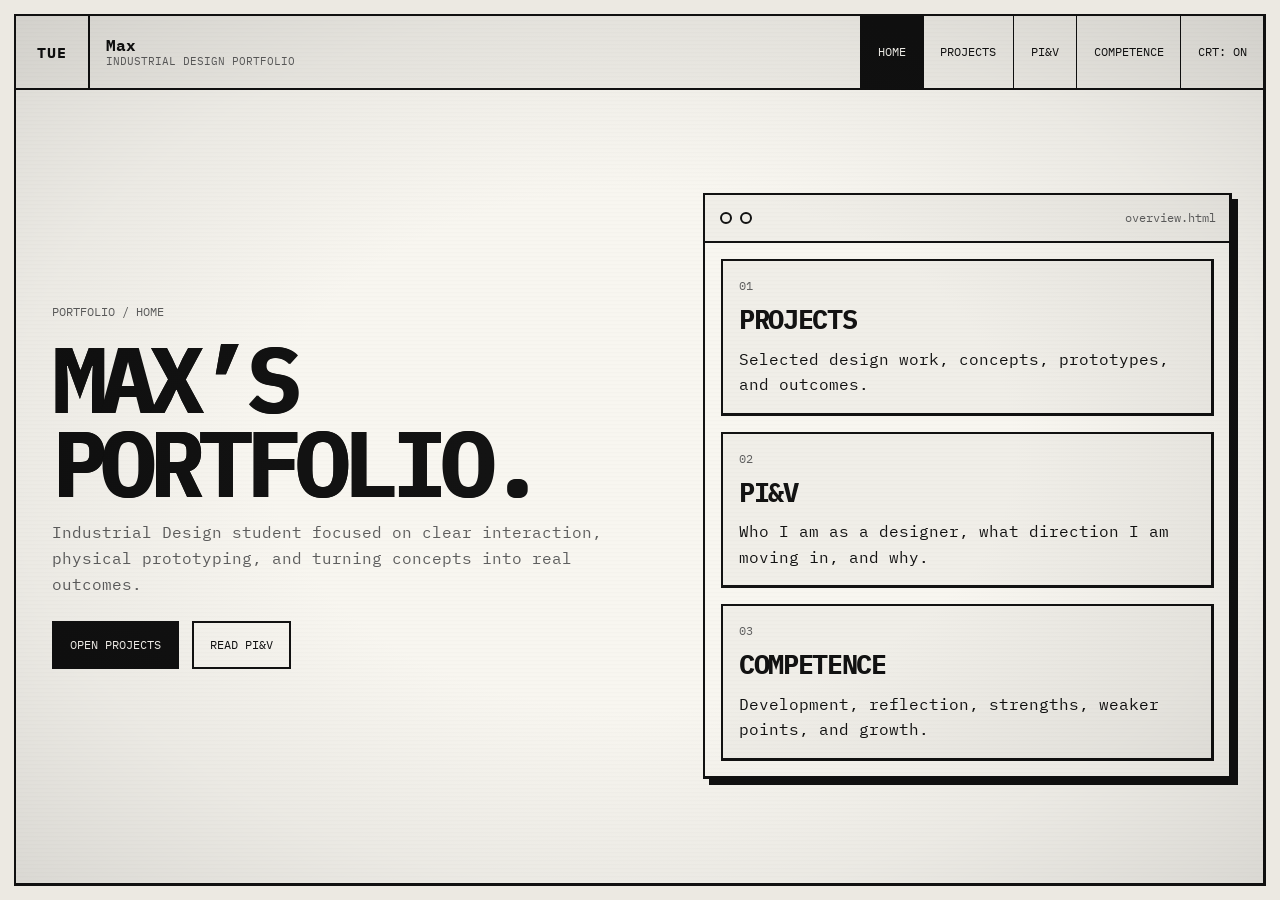
==== index.html @ 63bfdd7a "Initial commit" ====
<!DOCTYPE html>
<html lang="en">
<head>
  <meta charset="UTF-8" />
  <meta name="viewport" content="width=device-width, initial-scale=1.0" />
  <title>Max — Portfolio</title>

  <link rel="preconnect" href="https://fonts.googleapis.com" />
  <link rel="preconnect" href="https://fonts.gstatic.com" crossorigin />
  <link href="https://fonts.googleapis.com/css2?family=IBM+Plex+Mono:wght@400;500;700&display=swap" rel="stylesheet" />

  <link rel="stylesheet" href="css/style.css" />
</head>
<body data-page="home">
  <div class="site-shell crt-on" id="shell">
    <header class="topbar">
      <div class="brand-group">
        <a
          href="https://www.tue.nl/en/"
          target="_blank"
          rel="noopener noreferrer"
          class="brand-mark tue"
        >
          TUE
        </a>

        <a class="brand" href="index.html">
          <div class="brand-text">
            <span class="brand-name">Max</span>
            <span class="brand-sub">industrial design portfolio</span>
          </div>
        </a>
      </div>

      <nav class="nav">
        <a href="index.html" data-link="home">Home</a>
        <a href="projects.html" data-link="projects">Projects</a>
        <a href="piv.html" data-link="piv">PI&amp;V</a>
        <a href="competence.html" data-link="competence">Competence</a>
      </nav>

      <button class="menu-toggle" aria-label="Open navigation">Menu</button>
      <button class="crt-toggle" id="crtToggle" type="button">CRT: ON</button>
    </header>

    <main>
      <section class="hero grid-2">
        <div class="hero-copy">
          <p class="eyebrow">portfolio / home</p>

          <h1>
            Max’s<br />
            Portfolio.
          </h1>

          <p class="lead">
            Industrial Design student focused on clear interaction,
            physical prototyping, and turning concepts into real outcomes.
          </p>

          <div class="button-row">
            <a class="button" href="projects.html">Open projects</a>
            <a class="button button-secondary" href="piv.html">Read PI&amp;V</a>
          </div>
        </div>

        <div class="window-card">
          <div class="window-bar">
            <span></span><span></span>
            <p>overview.html</p>
          </div>

          <div class="window-content desktop-home">
            <div class="mini-panel">
              <p class="panel-label">01</p>
              <h2>Projects</h2>
              <p>Selected design work, concepts, prototypes, and outcomes.</p>
            </div>

            <div class="mini-panel">
              <p class="panel-label">02</p>
              <h2>PI&amp;V</h2>
              <p>Who I am as a designer, what direction I am moving in, and why.</p>
            </div>

            <div class="mini-panel">
              <p class="panel-label">03</p>
              <h2>Competence</h2>
              <p>Development, reflection, strengths, weaker points, and growth.</p>
            </div>
          </div>

          <div class="window-content mobile-home">
            <a href="projects.html" class="nav-tile">
              <span class="panel-label">01</span>
              <h2>Projects</h2>
            </a>

            <a href="piv.html" class="nav-tile">
              <span class="panel-label">02</span>
              <h2>PI&amp;V</h2>
            </a>

            <a href="competence.html" class="nav-tile">
              <span class="panel-label">03</span>
              <h2>Competence</h2>
            </a>

            <button class="nav-tile crt-tile" id="crtTile" type="button">
              <span class="panel-label">04</span>
              <h2>CRT</h2>
            </button>
          </div>
        </div>
      </section>
    </main>
  </div>

  <script src="js/main.js"></script>
</body>
</html>
---- css/style.css ----
:root {
  --bg: #ece9e2;
  --panel: #f7f5ef;
  --panel-2: #efede7;
  --text: #111111;
  --muted: #5d5d5d;
  --line: #111111;
  --shadow: 5px 5px 0 #111111;
  --font: "IBM Plex Mono", monospace;

  --page-pad: 14px;
  --shell-border: 2px;
  --topbar-height: 74px;
}

/* =========================================================
   RESET / BASE
========================================================= */

* {
  box-sizing: border-box;
  margin: 0;
  padding: 0;
}

html {
  scroll-behavior: smooth;
  height: 100%;
}

body {
  height: 100%;
  overflow: hidden;
  background: var(--bg);
  color: var(--text);
  font-family: var(--font);
  line-height: 1.6;
  padding: var(--page-pad);
}

a,
button,
input,
textarea {
  font: inherit;
}

/* =========================================================
   SHELL
========================================================= */

.site-shell {
  position: relative;
  width: calc(100vw - (var(--page-pad) * 2));
  height: calc(100dvh - (var(--page-pad) * 2));
  margin: 0 auto;
  background: var(--panel);
  border: var(--shell-border) solid var(--line);
  box-shadow: none;
  filter: none;  overflow: hidden;
  display: flex;
  flex-direction: column;
  transition:
    transform 220ms ease,
    filter 220ms ease,
    opacity 220ms ease;
}

/* =========================================================
   CRT
========================================================= */

.site-shell.crt-on {
  transform: perspective(1200px) scale(1);
  transform-origin: center center;
  filter: contrast(1.01) saturate(0.97);
}

.site-shell.crt-on::before,
.site-shell.crt-on::after {
  content: "";
  position: absolute;
  inset: 0;
  pointer-events: none;
  z-index: 30;
}

.site-shell.crt-on::before {
  background:
    repeating-linear-gradient(
      to bottom,
      rgba(0, 0, 0, 0.028) 0px,
      rgba(0, 0, 0, 0.028) 1px,
      rgba(255, 255, 255, 0.008) 2px,
      rgba(255, 255, 255, 0.008) 4px
    );
  opacity: 0.32;
  mix-blend-mode: multiply;
}

.site-shell.crt-on::after {
  background:
    radial-gradient(
      ellipse at center,
      rgba(255,255,255,0.014) 0%,
      rgba(255,255,255,0.006) 42%,
      rgba(0,0,0,0.05) 72%,
      rgba(0,0,0,0.12) 100%
    );
  opacity: 1;
}

@keyframes crtFlicker {
  0% { opacity: 1; }
  4% { opacity: 0.985; }
  9% { opacity: 1; }
  13% { opacity: 0.992; }
  100% { opacity: 1; }
}

.site-shell.crt-on::before,
.site-shell.crt-on::after {
  animation: crtFlicker 5.5s infinite;
}

.site-shell.page-enter {
  animation: crtPageEnter 650ms ease;
}

.site-shell.page-leave {
  animation: crtPageLeave 280ms ease forwards;
}

@keyframes crtPageEnter {
  0% {
    opacity: 0.72;
    transform: perspective(1800px) scale(1.008);
    filter: brightness(1.15) contrast(1.08) blur(0.7px);
  }
  14% {
    opacity: 1;
    transform: perspective(1800px) scale(1.001);
    filter: brightness(0.92) contrast(1.02) blur(0.2px);
  }
  28% {
    transform: perspective(1800px) scale(1.003);
    filter: brightness(1.04) contrast(1.03) blur(0px);
  }
  100% {
    opacity: 1;
    transform: perspective(1800px) scale(1);
    filter: contrast(1.01) saturate(0.97);
  }
}

@keyframes crtPageLeave {
  0% {
    opacity: 1;
    transform: perspective(1800px) scale(1);
    filter: contrast(1.01) saturate(0.97);
  }
  55% {
    opacity: 0.9;
    transform: perspective(1800px) scale(1.004);
    filter: brightness(1.08) contrast(1.05) blur(0.3px);
  }
  100% {
    opacity: 0.72;
    transform: perspective(1800px) scale(0.997);
    filter: brightness(0.82) contrast(1.08) blur(1px);
  }
}

/* =========================================================
   TOPBAR / NAV
========================================================= */

.topbar {
  min-height: var(--topbar-height);
  display: flex;
  align-items: stretch;
  justify-content: flex-start;
  gap: 0;
  border-bottom: var(--shell-border) solid var(--line);
  background: var(--panel-2);
  flex-shrink: 0;
}

.brand-group {
  display: flex;
  align-items: stretch;
  flex-shrink: 0;
  min-width: 0;
}

.brand-mark {
  width: 74px;
  min-width: 74px;
  display: inline-flex;
  align-items: center;
  justify-content: center;
  text-decoration: none;
  color: var(--text);
  background: var(--panel-2);
  border-right: 2px solid var(--line);
  font-weight: 700;
  font-size: 0.95rem;
  letter-spacing: 0.08em;
  flex-shrink: 0;
}

.brand-mark:hover {
  background: var(--text);
  color: var(--panel);
}

.brand-mark.tue {
  text-transform: uppercase;
}

.brand {
  display: flex;
  align-items: center;
  text-decoration: none;
  color: var(--text);
  padding: 0 1rem;
  min-width: 0;
  height: 100%;
}

.brand-text {
  display: flex;
  flex-direction: column;
  line-height: 1.2;
}

.brand-name {
  font-size: 1rem;
  font-weight: 700;
}

.brand-sub {
  font-size: 0.68rem;
  text-transform: uppercase;
  color: var(--muted);
}

.nav {
  display: flex;
  align-self: stretch;
  margin-left: auto;
}

.nav a {
  display: flex;
  align-items: center;
  justify-content: center;
  padding: 0 1.05rem;
  min-height: 100%;
  text-decoration: none;
  color: var(--text);
  border-left: 1px solid var(--line);
  font-size: 0.78rem;
  text-transform: uppercase;
  transition: 0.15s ease;
  white-space: nowrap;
}

.nav a:hover,
.nav a.active {
  background: var(--text);
  color: var(--panel);
}

.menu-toggle {
  display: none;
  border: 2px solid var(--line);
  background: var(--panel);
  padding: 0.55rem 0.8rem;
  cursor: pointer;
  margin: auto 1rem auto auto;
}

.crt-toggle {
  display: inline-flex;
  align-items: center;
  justify-content: center;
  padding: 0 1.05rem;
  min-height: 100%;
  border: none;
  border-left: 1px solid var(--line);
  background: transparent;
  color: var(--text);
  text-transform: uppercase;
  font-size: 0.78rem;
  cursor: pointer;
  white-space: nowrap;
  transition: 0.15s ease;
}

.crt-toggle:hover {
  background: var(--text);
  color: var(--panel);
}

/* =========================================================
   MAIN / SCROLLBAR
========================================================= */

main {
  flex: 1;
  min-height: 0;
  overflow-y: auto;
  overflow-x: hidden;
  padding: 0;
  scrollbar-width: auto;
  scrollbar-color: var(--text) var(--panel-2);
}

main::-webkit-scrollbar {
  width: 16px;
}

main::-webkit-scrollbar-track {
  background: var(--panel-2);
  border-left: 2px solid var(--line);
}

main::-webkit-scrollbar-thumb {
  background:
    repeating-linear-gradient(
      to bottom,
      var(--panel) 0px,
      var(--panel) 6px,
      #e8e4dc 6px,
      #e8e4dc 12px
    );
  border: 2px solid var(--line);
  box-shadow: 3px 3px 0 var(--line);
  min-height: 40px;
}

main::-webkit-scrollbar-thumb:hover {
  background:
    repeating-linear-gradient(
      to bottom,
      #f2efe9 0px,
      #f2efe9 6px,
      #e3dfd7 6px,
      #e3dfd7 12px
    );
}

main::-webkit-scrollbar-corner {
  background: var(--panel-2);
}

/* =========================================================
   TYPOGRAPHY / LAYOUT
========================================================= */

.page-hero,
.projects-grid,
.content-grid {
  padding: 2rem;
}

.hero {
  padding: 0;
}

.grid-2 {
  display: grid;
  grid-template-columns: 1.05fr 0.95fr;
  gap: 0;
  align-items: stretch;
  min-height: calc(100dvh - (var(--page-pad) * 2) - var(--topbar-height) - (var(--shell-border) * 3));
}

.hero-copy {
  display: flex;
  flex-direction: column;
  justify-content: center;
  padding: clamp(1.5rem, 2.8vw, 2.5rem);
  min-width: 0;
}

.eyebrow {
  font-size: 0.72rem;
  text-transform: uppercase;
  color: var(--muted);
  margin-bottom: 1rem;
}

h1,
.page-title {
  font-family: var(--font);
  font-weight: 700;
  font-size: clamp(3rem, 8vw, 5.8rem);
  line-height: 0.9;
  letter-spacing: -0.08em;
  margin-bottom: 1rem;
  text-transform: uppercase;
  text-shadow: 0.5px 0 0 var(--text);
}

h2 {
  font-family: var(--font);
  font-weight: 700;
  font-size: 1.7rem;
  line-height: 1.05;
  letter-spacing: -0.05em;
  margin-bottom: 0.8rem;
  text-transform: uppercase;
}

.lead {
  font-size: 1rem;
  color: var(--muted);
  max-width: 60ch;
}

.lead.narrow {
  max-width: 45ch;
}

/* =========================================================
   BUTTONS
========================================================= */

.button-row {
  display: flex;
  flex-wrap: wrap;
  gap: 0.8rem;
  margin-top: 1.5rem;
}

.button {
  display: inline-flex;
  align-items: center;
  justify-content: center;
  min-height: 48px;
  padding: 0 1rem;
  border: 2px solid var(--line);
  text-decoration: none;
  background: var(--text);
  color: var(--panel);
  text-transform: uppercase;
  font-size: 0.76rem;
  transition: 0.15s ease;
}

.button:hover {
  transform: translate(-2px, -2px);
  box-shadow: 4px 4px 0 var(--line);
}

.button.button-secondary {
  background: var(--panel);
  color: var(--text);
}

.button.small {
  min-height: 42px;
  width: fit-content;
  margin-top: 1rem;
  font-size: 0.72rem;
}

/* =========================================================
   SHADOW SEAM FIX
   Keeps your existing box-shadow logic, just removes the
   thin gray line by drawing a crisp edge on shadowed blocks.
========================================================= */

.site-shell,
.window-card,
.text-card,
.project-card,
.nav-tile,
.mini-panel,
.bullet-box,
.timeline-item,
.project-modal,
.project-modal-thumb,
.project-gallery-thumb,
.lightbox-thumb {
  position: relative;
}

.site-shell::after,
.window-card::after,
.text-card::after,
.project-card::after,
.nav-tile::after,
.mini-panel::after,
.bullet-box::after,
.timeline-item::after,
.project-modal::after,
.project-modal-thumb::after,
.project-gallery-thumb::after,
.lightbox-thumb::after {
  content: "";
  position: absolute;
  inset: 0;
  pointer-events: none;
  border-right: 1px solid var(--line);
  border-bottom: 1px solid var(--line);
}

/* =========================================================
   CARDS / PANELS
========================================================= */

.window-card,
.text-card {
  border: 2px solid var(--line);
  background: var(--panel);
  box-shadow: none;
  filter: drop-shadow(6px 6px 0 var(--line));
}

.project-card {
  border: 2px solid var(--line);
  background: var(--panel);
  overflow: hidden;
  align-self: start;
  box-shadow: none;
  filter: drop-shadow(6px 6px 0 var(--line));
}

.grid-2 > .window-card {
  margin: clamp(1.25rem, 2.5vw, 2.25rem);
  align-self: center;
  overflow: hidden;
}

.window-bar {
  min-height: 48px;
  border-bottom: 2px solid var(--line);
  display: flex;
  align-items: center;
  gap: 0.55rem;
  padding: 0 0.9rem;
  background: var(--panel-2);
}

.window-bar span {
  width: 12px;
  height: 12px;
  border: 2px solid var(--line);
  border-radius: 50%;
  display: inline-block;
}

.window-bar p {
  margin-left: auto;
  font-size: 0.72rem;
  color: var(--muted);
}

.window-content {
  padding: 1rem;
  display: grid;
  gap: 1rem;
}

.mini-panel {
  border: 2px solid var(--line);
  padding: 1rem;
  background: var(--panel-2);
}

.panel-label {
  font-size: 0.72rem;
  text-transform: uppercase;
  color: var(--muted);
  margin-bottom: 0.6rem;
}

.text-card {
  padding: 1.2rem;
}

.text-card p + p {
  margin-top: 0.9rem;
}

/* =========================================================
   PROJECTS
========================================================= */

.projects-grid {
  display: grid;
  grid-template-columns: repeat(4, 1fr);
  gap: 1.4rem;
  align-items: start;
}

.project-card {
  border: 2px solid var(--line);
  background: var(--panel);
  overflow: hidden;
  align-self: start;
  box-shadow: none;
  filter: drop-shadow(6px 6px 0 var(--line));
}

.project-thumb {
  aspect-ratio: 16 / 10;
  border-bottom: 2px solid var(--line);
  background:
    linear-gradient(135deg, #d8d6cf 25%, transparent 25%) -10px 0 / 20px 20px,
    linear-gradient(225deg, #d8d6cf 25%, transparent 25%) -10px 0 / 20px 20px,
    linear-gradient(315deg, #d8d6cf 25%, transparent 25%) 0px 0 / 20px 20px,
    linear-gradient(45deg, #d8d6cf 25%, transparent 25%) 0px 0 / 20px 20px,
    var(--panel-2);
  overflow: hidden;
}

.project-thumb img {
  width: 100%;
  height: 100%;
  object-fit: cover;
  display: block;
}

.project-body {
  padding: 1rem;
}



/* =========================================================
   CONTENT PAGES
========================================================= */

.content-grid {
  display: grid;
  grid-template-columns: 1fr 1fr;
  gap: 1.4rem;
}

.full-span {
  grid-column: 1 / -1;
}

.bullet-grid {
  display: grid;
  grid-template-columns: repeat(2, 1fr);
  gap: 1rem;
  margin-top: 1rem;
}

.bullet-box {
  border: 2px solid var(--line);
  background: var(--panel-2);
  padding: 1rem;
}

.bullet-box strong {
  display: block;
  margin-bottom: 0.45rem;
}

.timeline {
  display: grid;
  gap: 1rem;
  margin-top: 1rem;
}

.timeline-item {
  display: grid;
  grid-template-columns: 56px 1fr;
  gap: 1rem;
  border: 2px solid var(--line);
  background: var(--panel-2);
  padding: 1rem;
}

.timeline-item span {
  display: grid;
  place-items: start;
  font-size: 0.9rem;
  color: var(--muted);
}

.timeline-item strong {
  display: block;
  margin-bottom: 0.4rem;
}

/* =========================================================
   HOME DESKTOP / MOBILE SWITCH
========================================================= */

.desktop-home {
  display: grid;
}

.mobile-home {
  display: none;
}

.nav-tile {
  border: 2px solid var(--line);
  background: var(--panel-2);
  padding: 1.2rem;
  text-decoration: none;
  color: var(--text);
  display: flex;
  flex-direction: column;
  justify-content: space-between;
  min-height: 110px;
  box-shadow: 4px 4px 0 var(--line);
  transition: 0.15s ease;
}

.nav-tile:hover {
  transform: translate(-2px, -2px);
  box-shadow: 6px 6px 0 var(--line);
}

.crt-tile {
  cursor: pointer;
}

/* =========================================================
   PROJECT MODAL / LIGHTBOX
========================================================= */

.project-overlay {
  position: absolute;
  inset: 0;
  background:
    repeating-linear-gradient(
      to bottom,
      rgba(0,0,0,0.035) 0px,
      rgba(0,0,0,0.035) 1px,
      transparent 2px,
      transparent 4px
    ),
    rgba(0, 0, 0, 0.06);
  display: none;
  align-items: center;
  justify-content: center;
  padding: 1.5rem;
  z-index: 80;
}

.project-overlay.open {
  display: flex;
}

.project-modal {
  width: min(1240px, 96vw);
  height: min(86dvh, 840px);
  border: 2px solid var(--line);
  background: var(--panel);
  box-shadow: none;
  filter: drop-shadow(8px 8px 0 var(--line));
  overflow: hidden;
  animation: fileOpen 180ms ease;
}

@keyframes fileOpen {
  from {
    opacity: 0;
    transform: translateY(8px) scale(0.995);
  }
  to {
    opacity: 1;
    transform: translateY(0) scale(1);
  }
}

.project-modal-bar {
  position: relative;
}

.project-close {
  margin-left: 0.75rem;
  border: 2px solid var(--line);
  background: var(--panel);
  color: var(--text);
  width: 34px;
  height: 34px;
  cursor: pointer;
  font-size: 1.1rem;
  line-height: 1;
  display: inline-flex;
  align-items: center;
  justify-content: center;
}

.project-close:hover {
  background: var(--text);
  color: var(--panel);
}

.project-modal-scroll {
  height: calc(100% - 48px);
  overflow: hidden;
  padding: 1rem;
}

/* SIMPLE INTERNAL LAYOUT */

.project-simple-layout {
  height: 100%;
  display: grid;
  grid-template-columns: 1.18fr 0.82fr;
  gap: 1rem;
  min-height: 0;
}

.project-simple-left {
  display: grid;
  grid-template-rows: minmax(0, 1fr) auto auto;
  gap: 0.55rem;
  min-height: 0;
}

/* MAIN IMAGE VIEWER */

.project-modal-thumb {
  border: none;
  outline: 2px solid var(--line);
  outline-offset: -2px;

  background:
    repeating-linear-gradient(
      45deg,
      rgba(0,0,0,0.025) 0px,
      rgba(0,0,0,0.025) 1px,
      transparent 1px,
      transparent 9px
    ),
    var(--panel-2);

  padding: 0.75rem;
  cursor: pointer;
  overflow: hidden;
  box-shadow: none;
  filter: none;
  min-height: 0;
  height: 100%;
  aspect-ratio: auto;
  display: flex;
  align-items: center;
  justify-content: center;

  transform: translateZ(0);
}

.project-modal-thumb img {
  max-width: 100%;
  max-height: 100%;
  width: auto;
  height: auto;
  object-fit: contain;
  display: block;
  border: 2px solid var(--line);
  background: var(--panel);
}

/* IMAGE VIEWER FOOTER */

.project-image-footer {
  display: flex;
  justify-content: space-between;
  align-items: center;
  border: 2px solid var(--line);
  background: var(--panel);
  padding: 0.35rem 0.55rem;
  font-size: 0.68rem;
  text-transform: uppercase;
  color: var(--muted);
}

/* THUMBNAIL STRIP */

.project-gallery-strip {
  display: flex;
  gap: 0.55rem;
  overflow-x: auto;
  overflow-y: hidden;
  padding: 0;
  margin: 0;
  scrollbar-width: none;
}

.project-gallery-strip::-webkit-scrollbar {
  display: none;
}

.project-gallery-thumb {
  width: 82px;
  min-width: 82px;
  aspect-ratio: 1 / 1;
  border: 2px solid var(--line);
  background: var(--panel-2);
  padding: 0;
  cursor: pointer;
  overflow: hidden;
  box-shadow: none;
  filter: none;
  opacity: 0.72;
}

.project-gallery-thumb img {
  width: 100%;
  height: 100%;
  object-fit: cover;
  display: block;
}

.project-gallery-thumb.active {
  opacity: 1;
}

/* TEXT PANEL */

.project-simple-right {
  border: 2px solid var(--line);
  background: var(--panel);
  padding: 1.35rem;
  display: flex;
  flex-direction: column;
  min-height: 0;
  overflow: hidden;
}

.project-simple-right .panel-label {
  margin-bottom: 0.75rem;
}

.project-simple-right h2 {
  margin-bottom: 1rem;
}

.project-modal-lead {
  color: var(--muted);
  margin-bottom: 1.2rem;
  max-width: 34ch;
}

.project-meta-block {
  margin-bottom: 1.2rem;
}

.project-meta-block .panel-label {
  margin-bottom: 0.55rem;
}

.project-meta-block p:last-child {
  max-width: 42ch;
}

.project-tags {
  display: flex;
  flex-wrap: wrap;
  gap: 0.5rem;
  margin-top: auto;
}

.project-tag {
  border: 1px solid var(--line);
  padding: 0.25rem 0.55rem;
  font-size: 0.72rem;
  text-transform: uppercase;
  background: transparent;
}

.project-open {
  cursor: pointer;
}

.modal-open main {
  overflow: hidden;
}

.modal-open .site-shell {
  filter: brightness(0.93) contrast(0.96) saturate(0.9);
}
/* LIGHTBOX */

.project-lightbox {
  display: none;
  flex-direction: column;
  height: calc(100% - 52px);
  padding: 1rem;
  background: var(--panel);
}

.project-lightbox.open {
  display: flex;
}

.project-lightbox-top {
  display: flex;
  align-items: center;
  justify-content: space-between;
  margin-bottom: 1rem;
  gap: 1rem;
}

.lightbox-back {
  border: 2px solid var(--line);
  background: var(--panel);
  color: var(--text);
  padding: 0.55rem 0.9rem;
  cursor: pointer;
  text-transform: uppercase;
}

.lightbox-back:hover {
  background: var(--text);
  color: var(--panel);
}

.lightbox-counter {
  font-size: 0.78rem;
  text-transform: uppercase;
  color: var(--muted);
}

.project-lightbox-stage {
  flex: 1;
  display: grid;
  grid-template-columns: 56px 1fr 56px;
  gap: 1rem;
  align-items: center;
  min-height: 0;
}

.lightbox-image-wrap {
  height: 100%;
  min-height: 0;
  background: var(--panel-2);
  display: flex;
  align-items: center;
  justify-content: center;
  overflow: hidden;
  border: 2px solid var(--line);
}

.lightbox-image-wrap img {
  max-width: 100%;
  max-height: 100%;
  object-fit: contain;
  display: block;
  background: var(--panel);
}

.lightbox-nav {
  height: 56px;
  border: 2px solid var(--line);
  background: var(--panel);
  color: var(--text);
  cursor: pointer;
  font-size: 2rem;
  line-height: 1;
}

.lightbox-nav:hover {
  background: var(--text);
  color: var(--panel);
}

.project-lightbox-thumbs {
  display: flex;
  gap: 0.75rem;
  overflow-x: auto;
  margin-top: 1rem;
  padding-bottom: 0.2rem;
}

.project-lightbox-thumbs::-webkit-scrollbar {
  height: 10px;
}

.project-lightbox-thumbs::-webkit-scrollbar-track {
  background: var(--panel-2);
}

.project-lightbox-thumbs::-webkit-scrollbar-thumb {
  background: var(--text);
  border: 2px solid var(--panel-2);
}

.lightbox-thumb {
  width: 96px;
  min-width: 96px;
  aspect-ratio: 4 / 3;
  border: 2px solid var(--line);
  background: var(--panel-2);
  padding: 0;
  cursor: pointer;
  overflow: hidden;
  box-shadow: none;
  filter: none;
}

.lightbox-thumb.active {
  background: var(--text);
}

.lightbox-thumb.active img {
  opacity: 0.92;
}

.lightbox-thumb img {
  width: 100%;
  height: 100%;
  object-fit: cover;
  display: block;
}

/* MOBILE PROJECT MODAL */

@media (max-width: 900px) {
  .project-overlay {
    position: fixed;
    inset: 0;
    padding: 0.8rem;
    align-items: flex-start;
    justify-content: center;
    overflow-y: auto;
  }

  .project-modal {
    width: 100%;
    height: auto;
    max-height: none;
    box-shadow: none;
    filter: drop-shadow(4px 4px 0 var(--line));
  }

  .project-modal-scroll {
    height: auto;
    overflow: visible;
    padding: 0.9rem;
  }

  .project-simple-layout {
    grid-template-columns: 1fr;
    height: auto;
  }

  .project-simple-left {
    grid-template-rows: auto auto;
  }

  .project-modal-thumb {
    height: auto;
    min-height: 220px;
  }

  .project-simple-right {
    padding: 1rem;
  }

  .project-modal-lead,
  .project-meta-block p:last-child {
    max-width: none;
  }

  .project-gallery-thumb {
    width: 78px;
    min-width: 78px;
  }

  .project-lightbox {
    height: auto;
    min-height: 60dvh;
    padding: 0.8rem;
  }

  .project-lightbox-stage {
    grid-template-columns: 44px 1fr 44px;
    gap: 0.5rem;
  }

  .lightbox-nav {
    height: 44px;
    font-size: 1.6rem;
  }

  .lightbox-thumb {
    width: 78px;
    min-width: 78px;
  }
}

/* MOBILE PROJECT MODAL */

@media (max-width: 900px) {
  .project-overlay {
    position: fixed;
    inset: 0;
    padding: 0.8rem;
    align-items: flex-start;
    justify-content: center;
    overflow-y: auto;
  }

  .project-modal {
    width: 100%;
    height: auto;
    max-height: none;
    box-shadow: none;
    filter: drop-shadow(4px 4px 0 var(--line));
  }

  .project-modal-scroll {
    height: auto;
    overflow: visible;
    padding: 0.9rem;
  }

  .project-simple-layout {
    grid-template-columns: 1fr;
    height: auto;
  }

  .project-simple-left {
    grid-template-rows: auto auto;
  }

  .project-modal-thumb {
    height: auto;
    min-height: 220px;
  }

  .project-simple-right {
    padding-top: 0;
  }

  .project-modal-lead,
  .project-meta-block p:last-child {
    max-width: none;
  }

  .project-gallery-thumb {
    width: 78px;
    min-width: 78px;
  }

  .project-lightbox {
    height: auto;
    min-height: 60dvh;
    padding: 0.8rem;
  }

  .project-lightbox-stage {
    grid-template-columns: 44px 1fr 44px;
    gap: 0.5rem;
  }

  .lightbox-nav {
    height: 44px;
    font-size: 1.6rem;
  }

  .lightbox-thumb {
    width: 78px;
    min-width: 78px;
  }
}

/* MOBILE PROJECT MODAL */

@media (max-width: 900px) {
  .project-overlay {
    position: fixed;
    inset: 0;
    padding: 0.8rem;
    align-items: flex-start;
    justify-content: center;
    overflow-y: auto;
  }

  .project-modal {
    width: 100%;
    height: auto;
    max-height: none;
    box-shadow: none;
    filter: drop-shadow(4px 4px 0 var(--line));
  }

  .project-modal-scroll {
    height: auto;
    overflow: visible;
    padding: 0.9rem;
  }

  .project-overview-layout {
    height: auto;
    grid-template-rows: auto auto;
  }

  .project-overview-main {
    grid-template-columns: 1fr;
  }

  .project-overview-main .project-modal-thumb {
    border-right: none;
    border-bottom: 2px solid var(--line);
    min-height: 220px;
  }

  .project-overview-text {
    padding: 1rem;
  }

  .project-modal-lead,
  .project-meta-block p:last-child {
    max-width: none;
  }

  .project-gallery-strip {
    padding: 0.8rem;
  }

  .project-gallery-thumb {
    width: 78px;
    min-width: 78px;
  }

  .project-lightbox {
    height: auto;
    min-height: 60dvh;
    padding: 0.8rem;
  }

  .project-lightbox-stage {
    grid-template-columns: 44px 1fr 44px;
    gap: 0.5rem;
  }

  .lightbox-nav {
    height: 44px;
    font-size: 1.6rem;
  }

  .lightbox-thumb {
    width: 78px;
    min-width: 78px;
  }
}

/* =========================================================
   TABLET
========================================================= */

@media (max-width: 1100px) {
  body {
    overflow: auto;
  }

  .site-shell {
    height: auto;
    min-height: calc(100dvh - (var(--page-pad) * 2));
  }

  main {
    overflow: visible;
  }

  .grid-2 {
    grid-template-columns: 1fr;
    min-height: auto;
  }

  .hero-copy {
    padding: 1.5rem;
  }

  .grid-2 > .window-card {
    margin: 0 1.5rem 1.5rem;
    max-height: none;
  }

  .projects-grid {
    grid-template-columns: repeat(2, 1fr);
  }
}

/* =========================================================
   MOBILE
========================================================= */

@media (max-width: 900px) {
  :root {
    --page-pad: 8px;
  }

  html,
  body {
    height: auto;
  }

  body {
    overflow: auto;
    padding: var(--page-pad);
  }

  .site-shell {
    width: calc(100vw - (var(--page-pad) * 2));
    height: auto;
    min-height: calc(100dvh - (var(--page-pad) * 2));
    box-shadow: 3px 3px 0 var(--line);
  }

  .site-shell.crt-on {
    transform: none;
    filter: contrast(1.005) saturate(0.98);
  }

  .site-shell.crt-on::before {
    opacity: 0.14;
  }

  .site-shell.crt-on::after {
    opacity: 0.38;
  }

  .site-shell.page-enter {
    animation: crtMobileEnter 400ms ease;
  }

  .site-shell.page-leave {
    animation: crtMobileLeave 200ms ease forwards;
  }

  @keyframes crtMobileEnter {
    0% {
      opacity: 0.8;
      transform: scale(1.01);
      filter: brightness(1.1) blur(0.6px);
    }
    100% {
      opacity: 1;
      transform: scale(1);
      filter: none;
    }
  }

  @keyframes crtMobileLeave {
    0% {
      opacity: 1;
    }
    100% {
      opacity: 0.7;
      transform: scale(0.99);
      filter: blur(1px);
    }
  }

  .topbar {
    display: flex;
    align-items: center;
    justify-content: flex-start;
    gap: 0;
    padding: 0.85rem 1rem;
    min-height: auto;
  }

  .topbar > *:not(.brand-group) {
    display: none !important;
  }

  .brand-group {
    display: flex;
    align-items: center;
    gap: 0.85rem;
  }

  .brand-mark {
    width: 46px;
    min-width: 46px;
    height: 46px;
    display: flex;
    align-items: center;
    justify-content: center;
    border: 2px solid var(--line);
    background: var(--panel);
    text-decoration: none;
    color: var(--text);
    font-size: 0.8rem;
    letter-spacing: 0.06em;
    flex-shrink: 0;
  }

  .brand {
    display: flex;
    align-items: center;
    padding: 0;
    min-height: auto;
    width: auto;
    height: auto;
  }

  .brand-text {
    display: flex;
    flex-direction: column;
    line-height: 1.15;
  }

  .brand-name {
    font-size: 0.98rem;
  }

  .brand-sub {
    font-size: 0.62rem;
  }

  main {
    overflow-y: auto;
    overflow-x: hidden;
    -webkit-overflow-scrolling: touch;
    scrollbar-width: none;
  }

  main::-webkit-scrollbar {
    display: none;
    width: 0;
    height: 0;
  }

  .hero {
    padding: 0;
  }

  .grid-2 {
    display: block;
    min-height: auto;
  }

  .hero-copy {
    padding: 1.25rem 1rem 1rem;
  }

  .eyebrow {
    font-size: 0.66rem;
    margin-bottom: 0.8rem;
  }

  h1,
  .page-title {
    font-size: clamp(2.4rem, 14vw, 4.1rem);
    line-height: 0.9;
    margin-bottom: 0.9rem;
  }

  h2 {
    font-size: 1.45rem;
    line-height: 1.02;
    margin-bottom: 0.7rem;
  }

  .lead,
  .lead.narrow {
    max-width: none;
    font-size: 0.96rem;
  }

  .button-row {
    gap: 0.65rem;
    margin-top: 1.2rem;
  }

  .button {
    min-height: 44px;
    padding: 0 0.9rem;
    font-size: 0.72rem;
  }

  .grid-2 > .window-card {
    margin: 0 1rem 1rem;
    box-shadow: 3px 3px 0 var(--line);
  }

  .window-bar {
    min-height: 42px;
    padding: 0 0.75rem;
  }

  .window-content {
    padding: 0.8rem;
    gap: 0.8rem;
  }

  .mini-panel,
  .text-card,
  .bullet-box,
  .timeline-item,
  .project-card,
  .nav-tile {
    box-shadow: 3px 3px 0 var(--line);
  }

  .mini-panel {
    padding: 0.85rem;
  }

  .page-hero,
  .projects-grid,
  .content-grid {
    padding: 1rem;
  }

  .projects-grid,
  .content-grid,
  .bullet-grid {
    grid-template-columns: 1fr;
    gap: 1rem;
  }

  .project-thumb {
    aspect-ratio: 16 / 11;
  }

  .project-body {
    padding: 0.9rem;
  }

  .text-card {
    padding: 1rem;
  }

  .timeline-item {
    grid-template-columns: 1fr;
    padding: 0.9rem;
  }

  .desktop-home {
    display: none;
  }

  .mobile-home {
    display: grid;
    grid-template-columns: 1fr;
    gap: 1rem;
  }

  .nav-tile {
    min-height: 90px;
  }

  .project-overlay {
    position: fixed;
    inset: 0;
    padding: 0.8rem;
    align-items: flex-start;
    justify-content: center;
    overflow-y: auto;
  }

  .project-modal {
    width: 100%;
    max-height: none;
    box-shadow: none;
    filter: drop-shadow(4px 4px 0 var(--line));
  }

  .project-modal-scroll {
    max-height: none;
    padding: 0.9rem;
    scrollbar-width: none;
  }

  .project-modal-scroll::-webkit-scrollbar {
    display: none;
  }

  .project-modal-hero,
  .project-modal-grid {
    grid-template-columns: 1fr;
  }

  .project-gallery-thumb {
    width: 92px;
    min-width: 92px;
  }

  .project-lightbox {
    height: auto;
    min-height: 60dvh;
    padding: 0.8rem;
  }

  .project-lightbox-stage {
    grid-template-columns: 44px 1fr 44px;
    gap: 0.5rem;
  }

  .lightbox-nav {
    height: 44px;
    font-size: 1.6rem;
  }

  .lightbox-thumb {
    width: 78px;
    min-width: 78px;
  }
}

/* =========================================================
   SMALL MOBILE
========================================================= */

@media (max-width: 560px) {
  :root {
    --page-pad: 6px;
  }

  .site-shell {
    box-shadow: 2px 2px 0 var(--line);
  }

  .brand-mark {
    width: 42px;
    min-width: 42px;
    height: 42px;
    font-size: 0.74rem;
  }

  .brand {
    padding: 0;
    min-height: auto;
  }

  .brand-sub {
    font-size: 0.58rem;
  }

  h1,
  .page-title {
    font-size: clamp(2.2rem, 15vw, 3.6rem);
  }

  h2 {
    font-size: 1.3rem;
  }

  .hero-copy,
  .page-hero,
  .projects-grid,
  .content-grid {
    padding-left: 0.85rem;
    padding-right: 0.85rem;
  }

  .grid-2 > .window-card {
    margin-left: 0.85rem;
    margin-right: 0.85rem;
  }

  .button {
    width: 100%;
  }

  .button-row {
    flex-direction: column;
  }
}
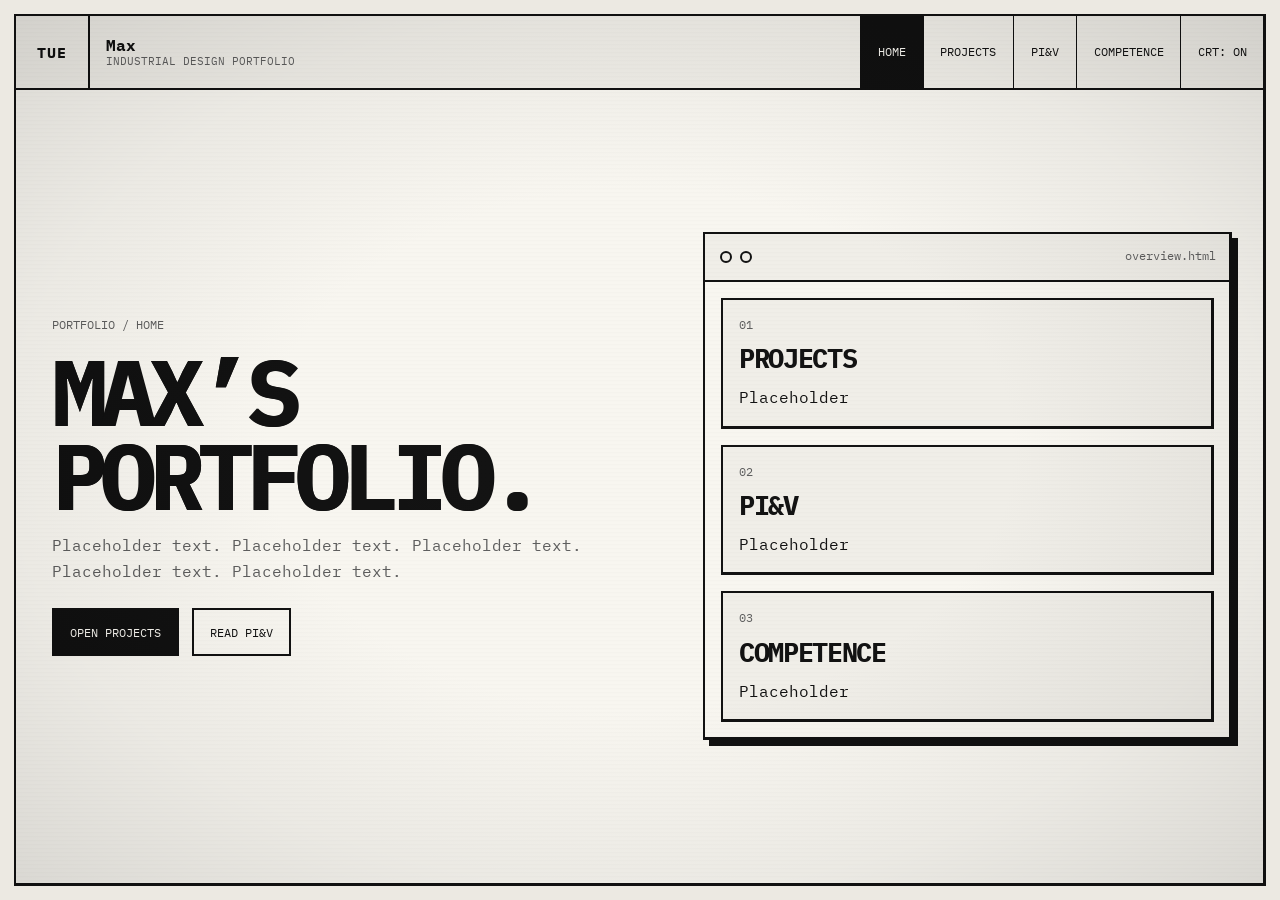
==== commit 1ef75c22: "placeholder text" ====
--- a/index.html
+++ b/index.html
@@ -54,8 +54,7 @@
           </h1>
 
           <p class="lead">
-            Industrial Design student focused on clear interaction,
-            physical prototyping, and turning concepts into real outcomes.
+            Placeholder text. Placeholder text. Placeholder text. Placeholder text. Placeholder text.
           </p>
 
           <div class="button-row">
@@ -74,19 +73,19 @@
             <div class="mini-panel">
               <p class="panel-label">01</p>
               <h2>Projects</h2>
-              <p>Selected design work, concepts, prototypes, and outcomes.</p>
+              <p>Placeholder</p>
             </div>
 
             <div class="mini-panel">
               <p class="panel-label">02</p>
               <h2>PI&amp;V</h2>
-              <p>Who I am as a designer, what direction I am moving in, and why.</p>
+              <p>Placeholder</p>
             </div>
 
             <div class="mini-panel">
               <p class="panel-label">03</p>
               <h2>Competence</h2>
-              <p>Development, reflection, strengths, weaker points, and growth.</p>
+              <p>Placeholder</p>
             </div>
           </div>
 
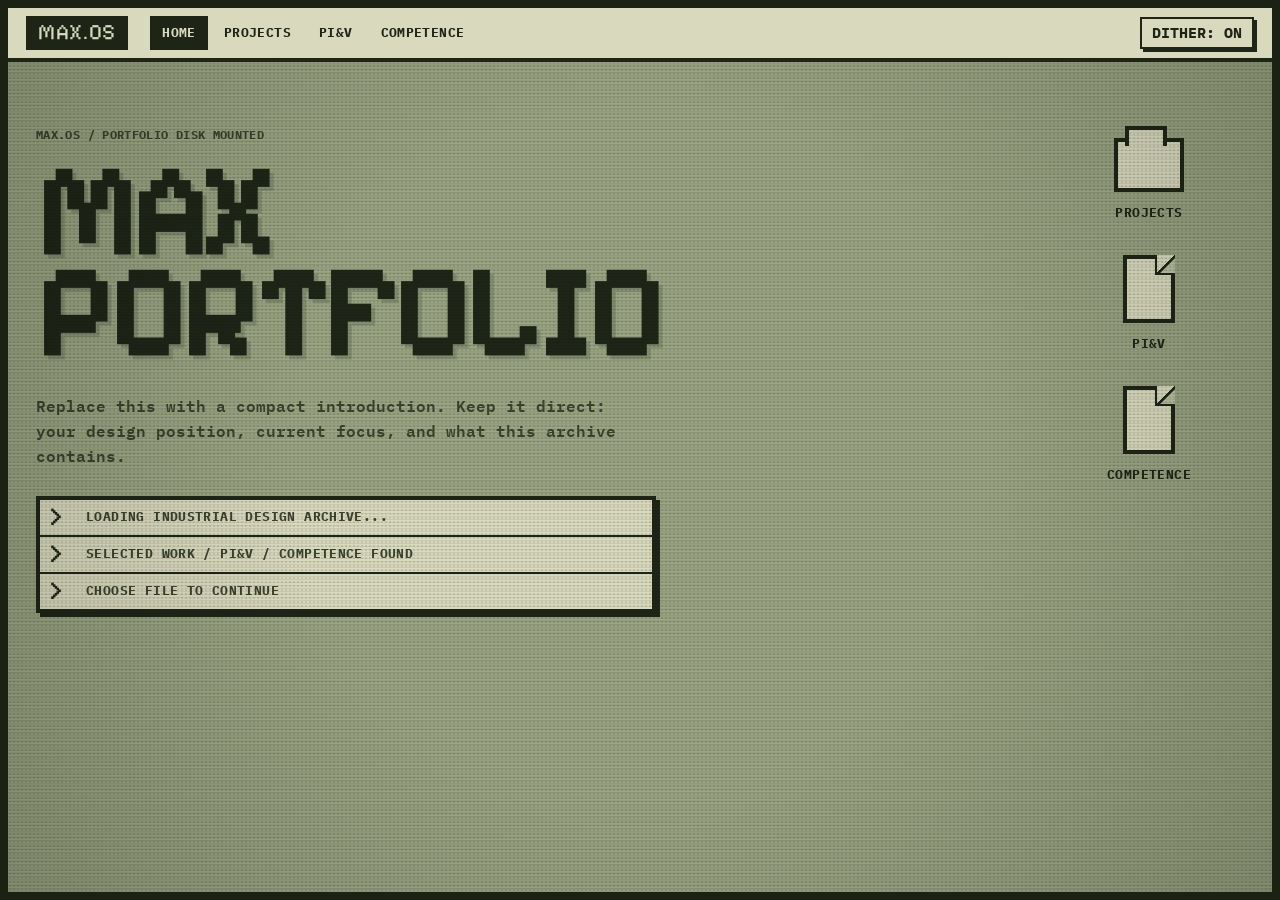
==== commit b514c698: "hmm" ====
--- a/index.html
+++ b/index.html
@@ -3,114 +3,72 @@
 <head>
   <meta charset="UTF-8" />
   <meta name="viewport" content="width=device-width, initial-scale=1.0" />
-  <title>Max — Portfolio</title>
 
-  <link rel="preconnect" href="https://fonts.googleapis.com" />
-  <link rel="preconnect" href="https://fonts.gstatic.com" crossorigin />
-  <link href="https://fonts.googleapis.com/css2?family=IBM+Plex+Mono:wght@400;500;700&display=swap" rel="stylesheet" />
+  <title>Max Portfolio</title>
+
+  <link rel="preconnect" href="https://fonts.googleapis.com">
+  <link rel="preconnect" href="https://fonts.gstatic.com" crossorigin>
+  <link 
+    href="https://fonts.googleapis.com/css2?family=IBM+Plex+Mono:wght@400;500;600;700&family=Pixelify+Sans:wght@400;500;600;700&display=swap" 
+    rel="stylesheet"
+  >
 
   <link rel="stylesheet" href="css/style.css" />
 </head>
+
 <body data-page="home">
-  <div class="site-shell crt-on" id="shell">
-    <header class="topbar">
-      <div class="brand-group">
-        <a
-          href="https://www.tue.nl/en/"
-          target="_blank"
-          rel="noopener noreferrer"
-          class="brand-mark tue"
-        >
-          TUE
-        </a>
+  <div class="desktop" id="desktop">
+    <div class="screen-wipe" id="screenWipe"></div>
 
-        <a class="brand" href="index.html">
-          <div class="brand-text">
-            <span class="brand-name">Max</span>
-            <span class="brand-sub">industrial design portfolio</span>
-          </div>
-        </a>
-      </div>
+    <header class="menu-bar">
+      <a class="system-button" href="index.html">MAX.OS</a>
 
-      <nav class="nav">
+      <nav class="main-nav" id="mainNav">
         <a href="index.html" data-link="home">Home</a>
         <a href="projects.html" data-link="projects">Projects</a>
         <a href="piv.html" data-link="piv">PI&amp;V</a>
         <a href="competence.html" data-link="competence">Competence</a>
       </nav>
 
-      <button class="menu-toggle" aria-label="Open navigation">Menu</button>
-      <button class="crt-toggle" id="crtToggle" type="button">CRT: ON</button>
+      <div class="menu-actions">
+        <button class="fx-toggle" id="fxToggle" type="button">DITHER: ON</button>
+        <button class="mobile-menu" id="mobileMenu" type="button">Menu</button>
+      </div>
     </header>
 
-    <main>
-      <section class="hero grid-2">
-        <div class="hero-copy">
-          <p class="eyebrow">portfolio / home</p>
+    <main class="screen home-screen">
+      <section class="boot-panel">
+        <p class="system-label">MAX.OS / portfolio disk mounted</p>
 
-          <h1>
-            Max’s<br />
-            Portfolio.
-          </h1>
+        <h1>MAX<br>PORTFOLIO</h1>
 
-          <p class="lead">
-            Placeholder text. Placeholder text. Placeholder text. Placeholder text. Placeholder text.
-          </p>
+        <p class="intro-text">
+          Replace this with a compact introduction. Keep it direct: your design
+          position, current focus, and what this archive contains.
+        </p>
 
-          <div class="button-row">
-            <a class="button" href="projects.html">Open projects</a>
-            <a class="button button-secondary" href="piv.html">Read PI&amp;V</a>
-          </div>
+        <div class="terminal-lines">
+          <p><span>&gt;</span> loading industrial design archive...</p>
+          <p><span>&gt;</span> selected work / pi&amp;v / competence found</p>
+          <p><span>&gt;</span> choose file to continue</p>
         </div>
+      </section>
 
-        <div class="window-card">
-          <div class="window-bar">
-            <span></span><span></span>
-            <p>overview.html</p>
-          </div>
+      <section class="desktop-file-grid" aria-label="Portfolio navigation">
+        <a href="projects.html" class="desktop-file">
+          <span class="folder-icon"></span>
+          <p>Projects</p>
+        </a>
 
-          <div class="window-content desktop-home">
-            <div class="mini-panel">
-              <p class="panel-label">01</p>
-              <h2>Projects</h2>
-              <p>Placeholder</p>
-            </div>
+        <a href="piv.html" class="desktop-file">
+          <span class="file-icon"></span>
+          <p>PI&amp;V</p>
+        </a>
 
-            <div class="mini-panel">
-              <p class="panel-label">02</p>
-              <h2>PI&amp;V</h2>
-              <p>Placeholder</p>
-            </div>
-
-            <div class="mini-panel">
-              <p class="panel-label">03</p>
-              <h2>Competence</h2>
-              <p>Placeholder</p>
-            </div>
-          </div>
-
-          <div class="window-content mobile-home">
-            <a href="projects.html" class="nav-tile">
-              <span class="panel-label">01</span>
-              <h2>Projects</h2>
-            </a>
-
-            <a href="piv.html" class="nav-tile">
-              <span class="panel-label">02</span>
-              <h2>PI&amp;V</h2>
-            </a>
-
-            <a href="competence.html" class="nav-tile">
-              <span class="panel-label">03</span>
-              <h2>Competence</h2>
-            </a>
-
-            <button class="nav-tile crt-tile" id="crtTile" type="button">
-              <span class="panel-label">04</span>
-              <h2>CRT</h2>
-            </button>
-          </div>
-        </div>
+        <a href="competence.html" class="desktop-file">
+          <span class="file-icon"></span>
+          <p>Competence</p>
+        </a>
       </section>
     </main>
   </div>
--- a/css/style.css
+++ b/css/style.css
@@ -1,21 +1,27 @@
 :root {
-  --bg: #ece9e2;
-  --panel: #f7f5ef;
-  --panel-2: #efede7;
-  --text: #111111;
-  --muted: #5d5d5d;
-  --line: #111111;
-  --shadow: 5px 5px 0 #111111;
-  --font: "IBM Plex Mono", monospace;
-
-  --page-pad: 14px;
-  --shell-border: 2px;
-  --topbar-height: 74px;
-}
-
-/* =========================================================
-   RESET / BASE
-========================================================= */
+  --bg: #9ca584;
+  --bg-dark: #1b2113;
+  --paper: #d8d9bd;
+  --paper-2: #b8bea0;
+  --paper-3: #929a7b;
+  --ink: #1e2517;
+  --ink-soft: #3b422e;
+  --muted: #697158;
+  --blue: #99b7bd;
+  --brown: #a68f78;
+  --red: #9a4f45;
+
+  --font-pixel: "Pixelify Sans", system-ui, sans-serif;
+  --font-mono: "IBM Plex Mono", monospace;
+
+  --border: 4px solid var(--ink);
+  --border-thin: 2px solid var(--ink);
+  --shadow: 8px 8px 0 var(--ink);
+  --shadow-small: 4px 4px 0 var(--ink);
+
+  --menu-height: 54px;
+  --screen-pad: 28px;
+}
 
 * {
   box-sizing: border-box;
@@ -23,1746 +29,1044 @@
   padding: 0;
 }
 
-html {
-  scroll-behavior: smooth;
-  height: 100%;
-}
-
+html,
 body {
-  height: 100%;
+  min-height: 100%;
+}
+
+body {
+  background: var(--bg-dark);
+  color: var(--ink);
+  font-family: var(--font-mono);
+  font-size: 15px;
+  line-height: 1.45;
   overflow: hidden;
-  background: var(--bg);
-  color: var(--text);
-  font-family: var(--font);
-  line-height: 1.6;
-  padding: var(--page-pad);
-}
-
-a,
+}
+
+a {
+  color: inherit;
+  text-decoration: none;
+}
+
+button {
+  font: inherit;
+}
+
 button,
-input,
-textarea {
-  font: inherit;
-}
-
-/* =========================================================
-   SHELL
-========================================================= */
-
-.site-shell {
+a {
+  -webkit-tap-highlight-color: transparent;
+}
+
+img {
+  display: block;
+  max-width: 100%;
+}
+
+code {
+  font-family: var(--font-mono);
+  font-size: 0.9em;
+  background: var(--paper-2);
+  padding: 1px 4px;
+  border: 1px solid var(--ink);
+}
+
+::selection {
+  background: var(--ink);
+  color: var(--paper);
+}
+
+/* LOW-RES SCREEN */
+
+.desktop {
+  height: 100vh;
+  width: 100vw;
+  background:
+    linear-gradient(rgba(30, 37, 23, 0.05) 50%, transparent 50%),
+    var(--bg);
+  background-size: 100% 4px;
+  border: 8px solid var(--bg-dark);
+  overflow: hidden;
   position: relative;
-  width: calc(100vw - (var(--page-pad) * 2));
-  height: calc(100dvh - (var(--page-pad) * 2));
-  margin: 0 auto;
-  background: var(--panel);
-  border: var(--shell-border) solid var(--line);
-  box-shadow: none;
-  filter: none;  overflow: hidden;
-  display: flex;
-  flex-direction: column;
-  transition:
-    transform 220ms ease,
-    filter 220ms ease,
-    opacity 220ms ease;
-}
-
-/* =========================================================
-   CRT
-========================================================= */
-
-.site-shell.crt-on {
-  transform: perspective(1200px) scale(1);
-  transform-origin: center center;
-  filter: contrast(1.01) saturate(0.97);
-}
-
-.site-shell.crt-on::before,
-.site-shell.crt-on::after {
+}
+
+.desktop.dither-on::after {
   content: "";
   position: absolute;
   inset: 0;
   pointer-events: none;
-  z-index: 30;
-}
-
-.site-shell.crt-on::before {
   background:
+    radial-gradient(circle at center, transparent 45%, rgba(27, 33, 19, 0.18) 100%),
     repeating-linear-gradient(
-      to bottom,
-      rgba(0, 0, 0, 0.028) 0px,
-      rgba(0, 0, 0, 0.028) 1px,
-      rgba(255, 255, 255, 0.008) 2px,
-      rgba(255, 255, 255, 0.008) 4px
+      0deg,
+      rgba(30, 37, 23, 0.08) 0,
+      rgba(30, 37, 23, 0.08) 1px,
+      transparent 1px,
+      transparent 3px
     );
-  opacity: 0.32;
   mix-blend-mode: multiply;
-}
-
-.site-shell.crt-on::after {
-  background:
-    radial-gradient(
-      ellipse at center,
-      rgba(255,255,255,0.014) 0%,
-      rgba(255,255,255,0.006) 42%,
-      rgba(0,0,0,0.05) 72%,
-      rgba(0,0,0,0.12) 100%
-    );
-  opacity: 1;
-}
-
-@keyframes crtFlicker {
-  0% { opacity: 1; }
-  4% { opacity: 0.985; }
-  9% { opacity: 1; }
-  13% { opacity: 0.992; }
-  100% { opacity: 1; }
-}
-
-.site-shell.crt-on::before,
-.site-shell.crt-on::after {
-  animation: crtFlicker 5.5s infinite;
-}
-
-.site-shell.page-enter {
-  animation: crtPageEnter 650ms ease;
-}
-
-.site-shell.page-leave {
-  animation: crtPageLeave 280ms ease forwards;
-}
-
-@keyframes crtPageEnter {
-  0% {
-    opacity: 0.72;
-    transform: perspective(1800px) scale(1.008);
-    filter: brightness(1.15) contrast(1.08) blur(0.7px);
-  }
-  14% {
-    opacity: 1;
-    transform: perspective(1800px) scale(1.001);
-    filter: brightness(0.92) contrast(1.02) blur(0.2px);
-  }
-  28% {
-    transform: perspective(1800px) scale(1.003);
-    filter: brightness(1.04) contrast(1.03) blur(0px);
-  }
-  100% {
-    opacity: 1;
-    transform: perspective(1800px) scale(1);
-    filter: contrast(1.01) saturate(0.97);
-  }
-}
-
-@keyframes crtPageLeave {
-  0% {
-    opacity: 1;
-    transform: perspective(1800px) scale(1);
-    filter: contrast(1.01) saturate(0.97);
-  }
-  55% {
-    opacity: 0.9;
-    transform: perspective(1800px) scale(1.004);
-    filter: brightness(1.08) contrast(1.05) blur(0.3px);
-  }
-  100% {
-    opacity: 0.72;
-    transform: perspective(1800px) scale(0.997);
-    filter: brightness(0.82) contrast(1.08) blur(1px);
-  }
-}
-
-/* =========================================================
-   TOPBAR / NAV
-========================================================= */
-
-.topbar {
-  min-height: var(--topbar-height);
-  display: flex;
-  align-items: stretch;
-  justify-content: flex-start;
-  gap: 0;
-  border-bottom: var(--shell-border) solid var(--line);
-  background: var(--panel-2);
-  flex-shrink: 0;
-}
-
-.brand-group {
-  display: flex;
-  align-items: stretch;
-  flex-shrink: 0;
-  min-width: 0;
-}
-
-.brand-mark {
-  width: 74px;
-  min-width: 74px;
-  display: inline-flex;
-  align-items: center;
-  justify-content: center;
-  text-decoration: none;
-  color: var(--text);
-  background: var(--panel-2);
-  border-right: 2px solid var(--line);
-  font-weight: 700;
-  font-size: 0.95rem;
-  letter-spacing: 0.08em;
-  flex-shrink: 0;
-}
-
-.brand-mark:hover {
-  background: var(--text);
-  color: var(--panel);
-}
-
-.brand-mark.tue {
-  text-transform: uppercase;
-}
-
-.brand {
-  display: flex;
-  align-items: center;
-  text-decoration: none;
-  color: var(--text);
-  padding: 0 1rem;
-  min-width: 0;
-  height: 100%;
-}
-
-.brand-text {
-  display: flex;
-  flex-direction: column;
-  line-height: 1.2;
-}
-
-.brand-name {
-  font-size: 1rem;
-  font-weight: 700;
-}
-
-.brand-sub {
-  font-size: 0.68rem;
-  text-transform: uppercase;
-  color: var(--muted);
-}
-
-.nav {
-  display: flex;
-  align-self: stretch;
-  margin-left: auto;
-}
-
-.nav a {
-  display: flex;
-  align-items: center;
-  justify-content: center;
-  padding: 0 1.05rem;
-  min-height: 100%;
-  text-decoration: none;
-  color: var(--text);
-  border-left: 1px solid var(--line);
-  font-size: 0.78rem;
-  text-transform: uppercase;
-  transition: 0.15s ease;
-  white-space: nowrap;
-}
-
-.nav a:hover,
-.nav a.active {
-  background: var(--text);
-  color: var(--panel);
-}
-
-.menu-toggle {
-  display: none;
-  border: 2px solid var(--line);
-  background: var(--panel);
-  padding: 0.55rem 0.8rem;
-  cursor: pointer;
-  margin: auto 1rem auto auto;
-}
-
-.crt-toggle {
-  display: inline-flex;
-  align-items: center;
-  justify-content: center;
-  padding: 0 1.05rem;
-  min-height: 100%;
-  border: none;
-  border-left: 1px solid var(--line);
-  background: transparent;
-  color: var(--text);
-  text-transform: uppercase;
-  font-size: 0.78rem;
-  cursor: pointer;
-  white-space: nowrap;
-  transition: 0.15s ease;
-}
-
-.crt-toggle:hover {
-  background: var(--text);
-  color: var(--panel);
-}
-
-/* =========================================================
-   MAIN / SCROLLBAR
-========================================================= */
-
-main {
-  flex: 1;
-  min-height: 0;
-  overflow-y: auto;
-  overflow-x: hidden;
-  padding: 0;
-  scrollbar-width: auto;
-  scrollbar-color: var(--text) var(--panel-2);
-}
-
-main::-webkit-scrollbar {
-  width: 16px;
-}
-
-main::-webkit-scrollbar-track {
-  background: var(--panel-2);
-  border-left: 2px solid var(--line);
-}
-
-main::-webkit-scrollbar-thumb {
-  background:
-    repeating-linear-gradient(
-      to bottom,
-      var(--panel) 0px,
-      var(--panel) 6px,
-      #e8e4dc 6px,
-      #e8e4dc 12px
-    );
-  border: 2px solid var(--line);
-  box-shadow: 3px 3px 0 var(--line);
-  min-height: 40px;
-}
-
-main::-webkit-scrollbar-thumb:hover {
-  background:
-    repeating-linear-gradient(
-      to bottom,
-      #f2efe9 0px,
-      #f2efe9 6px,
-      #e3dfd7 6px,
-      #e3dfd7 12px
-    );
-}
-
-main::-webkit-scrollbar-corner {
-  background: var(--panel-2);
-}
-
-/* =========================================================
-   TYPOGRAPHY / LAYOUT
-========================================================= */
-
-.page-hero,
-.projects-grid,
-.content-grid {
-  padding: 2rem;
-}
-
-.hero {
-  padding: 0;
-}
-
-.grid-2 {
-  display: grid;
-  grid-template-columns: 1.05fr 0.95fr;
-  gap: 0;
-  align-items: stretch;
-  min-height: calc(100dvh - (var(--page-pad) * 2) - var(--topbar-height) - (var(--shell-border) * 3));
-}
-
-.hero-copy {
-  display: flex;
-  flex-direction: column;
-  justify-content: center;
-  padding: clamp(1.5rem, 2.8vw, 2.5rem);
-  min-width: 0;
-}
-
-.eyebrow {
-  font-size: 0.72rem;
-  text-transform: uppercase;
-  color: var(--muted);
-  margin-bottom: 1rem;
-}
-
-h1,
-.page-title {
-  font-family: var(--font);
-  font-weight: 700;
-  font-size: clamp(3rem, 8vw, 5.8rem);
-  line-height: 0.9;
-  letter-spacing: -0.08em;
-  margin-bottom: 1rem;
-  text-transform: uppercase;
-  text-shadow: 0.5px 0 0 var(--text);
-}
-
-h2 {
-  font-family: var(--font);
-  font-weight: 700;
-  font-size: 1.7rem;
-  line-height: 1.05;
-  letter-spacing: -0.05em;
-  margin-bottom: 0.8rem;
-  text-transform: uppercase;
-}
-
-.lead {
-  font-size: 1rem;
-  color: var(--muted);
-  max-width: 60ch;
-}
-
-.lead.narrow {
-  max-width: 45ch;
-}
-
-/* =========================================================
-   BUTTONS
-========================================================= */
-
-.button-row {
-  display: flex;
-  flex-wrap: wrap;
-  gap: 0.8rem;
-  margin-top: 1.5rem;
-}
-
-.button {
-  display: inline-flex;
-  align-items: center;
-  justify-content: center;
-  min-height: 48px;
-  padding: 0 1rem;
-  border: 2px solid var(--line);
-  text-decoration: none;
-  background: var(--text);
-  color: var(--panel);
-  text-transform: uppercase;
-  font-size: 0.76rem;
-  transition: 0.15s ease;
-}
-
-.button:hover {
-  transform: translate(-2px, -2px);
-  box-shadow: 4px 4px 0 var(--line);
-}
-
-.button.button-secondary {
-  background: var(--panel);
-  color: var(--text);
-}
-
-.button.small {
-  min-height: 42px;
-  width: fit-content;
-  margin-top: 1rem;
-  font-size: 0.72rem;
-}
-
-/* =========================================================
-   SHADOW SEAM FIX
-   Keeps your existing box-shadow logic, just removes the
-   thin gray line by drawing a crisp edge on shadowed blocks.
-========================================================= */
-
-.site-shell,
-.window-card,
-.text-card,
-.project-card,
-.nav-tile,
-.mini-panel,
-.bullet-box,
-.timeline-item,
-.project-modal,
-.project-modal-thumb,
-.project-gallery-thumb,
-.lightbox-thumb {
-  position: relative;
-}
-
-.site-shell::after,
-.window-card::after,
-.text-card::after,
-.project-card::after,
-.nav-tile::after,
-.mini-panel::after,
-.bullet-box::after,
-.timeline-item::after,
-.project-modal::after,
-.project-modal-thumb::after,
-.project-gallery-thumb::after,
-.lightbox-thumb::after {
+  z-index: 20;
+}
+
+.desktop.dither-on::before {
   content: "";
   position: absolute;
   inset: 0;
   pointer-events: none;
-  border-right: 1px solid var(--line);
-  border-bottom: 1px solid var(--line);
-}
-
-/* =========================================================
-   CARDS / PANELS
-========================================================= */
-
-.window-card,
-.text-card {
-  border: 2px solid var(--line);
-  background: var(--panel);
-  box-shadow: none;
-  filter: drop-shadow(6px 6px 0 var(--line));
-}
-
-.project-card {
-  border: 2px solid var(--line);
-  background: var(--panel);
-  overflow: hidden;
-  align-self: start;
-  box-shadow: none;
-  filter: drop-shadow(6px 6px 0 var(--line));
-}
-
-.grid-2 > .window-card {
-  margin: clamp(1.25rem, 2.5vw, 2.25rem);
-  align-self: center;
-  overflow: hidden;
-}
-
-.window-bar {
-  min-height: 48px;
-  border-bottom: 2px solid var(--line);
+  opacity: 0.12;
+  background-image:
+    radial-gradient(var(--ink) 1px, transparent 1px);
+  background-size: 4px 4px;
+  z-index: 19;
+}
+
+.screen {
+  height: calc(100vh - var(--menu-height) - 16px);
+  overflow-y: auto;
+  padding: var(--screen-pad);
+  position: relative;
+  z-index: 2;
+}
+
+.screen::-webkit-scrollbar,
+.project-text-panel::-webkit-scrollbar {
+  width: 18px;
+}
+
+.screen::-webkit-scrollbar-track,
+.project-text-panel::-webkit-scrollbar-track {
+  background: var(--paper-2);
+  border-left: var(--border-thin);
+}
+
+.screen::-webkit-scrollbar-thumb,
+.project-text-panel::-webkit-scrollbar-thumb {
+  background: var(--ink);
+  border: 4px solid var(--paper-2);
+}
+
+/* TOP MENU */
+
+.menu-bar {
+  height: var(--menu-height);
+  display: grid;
+  grid-template-columns: auto 1fr auto;
+  align-items: center;
+  gap: 22px;
+  padding: 0 18px;
+  background: var(--paper);
+  border-bottom: var(--border);
+  position: relative;
+  z-index: 30;
+}
+
+.system-button {
+  display: inline-flex;
+  align-items: center;
+  height: 34px;
+  padding: 0 12px;
+  background: var(--ink);
+  color: var(--paper);
+  font-family: var(--font-pixel);
+  font-size: 22px;
+  letter-spacing: 0.04em;
+  text-transform: uppercase;
+}
+
+.main-nav {
   display: flex;
   align-items: center;
-  gap: 0.55rem;
-  padding: 0 0.9rem;
-  background: var(--panel-2);
-}
-
-.window-bar span {
-  width: 12px;
-  height: 12px;
-  border: 2px solid var(--line);
-  border-radius: 50%;
-  display: inline-block;
+  gap: 4px;
+}
+
+.main-nav a {
+  display: inline-flex;
+  align-items: center;
+  height: 34px;
+  padding: 0 12px;
+  font-weight: 700;
+  text-transform: uppercase;
+  font-size: 13px;
+  letter-spacing: 0.03em;
+}
+
+.main-nav a:hover,
+.main-nav a.active {
+  background: var(--ink);
+  color: var(--paper);
+}
+
+.menu-actions {
+  display: flex;
+  align-items: center;
+  gap: 8px;
+}
+
+.fx-toggle,
+.mobile-menu,
+.close-button,
+.lightbox-top button,
+.lightbox-stage button {
+  appearance: none;
+  border: var(--border-thin);
+  background: var(--paper);
+  color: var(--ink);
+  cursor: pointer;
+  min-height: 32px;
+  padding: 0 10px;
+  font-weight: 700;
+  text-transform: uppercase;
+  box-shadow: 3px 3px 0 var(--ink);
+}
+
+.fx-toggle:active,
+.mobile-menu:active,
+.close-button:active,
+.lightbox-top button:active,
+.lightbox-stage button:active {
+  transform: translate(3px, 3px);
+  box-shadow: none;
+}
+
+.mobile-menu {
+  display: none;
+}
+
+/* SHARED WINDOWS */
+
+.window {
+  background: var(--paper);
+  border: var(--border);
+  box-shadow: var(--shadow);
+}
+
+.window-bar {
+  height: 42px;
+  display: grid;
+  grid-template-columns: auto 1fr auto;
+  align-items: center;
+  gap: 12px;
+  padding: 0 10px;
+  background: #f2eddf;
+  border-bottom: var(--border);
 }
 
 .window-bar p {
-  margin-left: auto;
-  font-size: 0.72rem;
-  color: var(--muted);
+  text-align: center;
+  font-weight: 700;
+  font-size: 15px;
+}
+
+.window-controls {
+  display: flex;
+  gap: 6px;
+}
+
+.window-controls span {
+  width: 16px;
+  height: 16px;
+  border: var(--border-thin);
+  background: var(--paper);
+}
+
+.window-controls span:nth-child(1) {
+  background: var(--ink);
+}
+
+.window-controls span:nth-child(2) {
+  background: var(--paper-3);
+}
+
+.window-controls span:nth-child(3) {
+  background: var(--paper);
 }
 
 .window-content {
-  padding: 1rem;
-  display: grid;
-  gap: 1rem;
-}
-
-.mini-panel {
-  border: 2px solid var(--line);
-  padding: 1rem;
-  background: var(--panel-2);
-}
-
-.panel-label {
-  font-size: 0.72rem;
-  text-transform: uppercase;
-  color: var(--muted);
-  margin-bottom: 0.6rem;
-}
-
-.text-card {
-  padding: 1.2rem;
-}
-
-.text-card p + p {
-  margin-top: 0.9rem;
-}
-
-/* =========================================================
-   PROJECTS
-========================================================= */
+  padding: 24px;
+}
+
+.system-label {
+  font-weight: 700;
+  text-transform: uppercase;
+  font-size: 12px;
+  letter-spacing: 0.03em;
+  color: var(--ink-soft);
+}
+
+/* HOME */
+
+.home-screen {
+  display: grid;
+  grid-template-columns: minmax(0, 1fr) 190px;
+  gap: 48px;
+  align-items: start;
+}
+
+.boot-panel {
+  max-width: 760px;
+  padding-top: 36px;
+}
+
+.boot-panel h1 {
+  margin-top: 18px;
+  font-family: var(--font-pixel);
+  font-size: clamp(64px, 12vw, 132px);
+  line-height: 0.76;
+  letter-spacing: -0.055em;
+  text-transform: uppercase;
+  text-shadow: 4px 4px 0 rgba(30, 37, 23, 0.18);
+  font-weight: 700;
+}
+
+.intro-text {
+  max-width: 58ch;
+  margin-top: 32px;
+  font-size: 16px;
+  line-height: 1.55;
+  color: var(--ink-soft);
+  font-weight: 600;
+}
+
+.terminal-lines {
+  max-width: 620px;
+  margin-top: 28px;
+  border: var(--border);
+  background: var(--paper);
+  box-shadow: var(--shadow-small);
+}
+
+.terminal-lines p {
+  display: grid;
+  grid-template-columns: 28px 1fr;
+  gap: 8px;
+  padding: 8px 10px;
+  border-bottom: var(--border-thin);
+  color: var(--ink-soft);
+  font-size: 13px;
+  font-weight: 700;
+  text-transform: uppercase;
+  letter-spacing: 0.03em;
+}
+
+.terminal-lines p:last-child {
+  border-bottom: none;
+}
+
+.terminal-lines span {
+  color: var(--ink);
+  font-family: var(--font-pixel);
+  font-size: 20px;
+  line-height: 0.9;
+}
+
+.desktop-file-grid {
+  display: grid;
+  gap: 30px;
+  padding-top: 48px;
+  justify-items: center;
+}
+
+.desktop-file {
+  display: grid;
+  justify-items: center;
+  gap: 10px;
+  width: 130px;
+  text-align: center;
+  font-weight: 700;
+  text-transform: uppercase;
+}
+
+.desktop-file p {
+  padding: 2px 6px;
+  font-size: 13px;
+  letter-spacing: 0.03em;
+}
+
+.desktop-file:hover p {
+  background: var(--ink);
+  color: var(--paper);
+}
+
+.desktop-file:hover .folder-icon,
+.desktop-file:hover .file-icon {
+  transform: translate(-2px, -2px);
+  box-shadow: 5px 5px 0 var(--ink);
+}
+
+.folder-icon,
+.file-icon {
+  display: block;
+  width: 70px;
+  height: 54px;
+  background: var(--paper);
+  border: var(--border);
+  position: relative;
+  transition: transform 120ms steps(2), box-shadow 120ms steps(2);
+}
+
+.folder-icon::before {
+  content: "";
+  position: absolute;
+  left: 7px;
+  top: -16px;
+  width: 34px;
+  height: 16px;
+  background: var(--paper);
+  border: var(--border);
+  border-bottom: none;
+}
+
+.file-icon {
+  width: 52px;
+  height: 68px;
+}
+
+.file-icon::after {
+  content: "";
+  position: absolute;
+  right: -4px;
+  top: -4px;
+  width: 18px;
+  height: 18px;
+  background:
+    linear-gradient(135deg, var(--paper) 0 48%, var(--ink) 49% 58%, var(--paper-2) 59%);
+  border-left: var(--border-thin);
+  border-bottom: var(--border-thin);
+}
+
+/* PAGE HEADER */
+
+.page-header {
+  max-width: 820px;
+  margin-bottom: 28px;
+}
+
+.page-header h1 {
+  margin-top: 8px;
+  font-family: var(--font-pixel);
+  font-size: clamp(52px, 8vw, 92px);
+  line-height: 0.85;
+  text-transform: uppercase;
+  font-weight: 700;
+}
+
+.page-header p:not(.system-label) {
+  max-width: 64ch;
+  margin-top: 18px;
+  color: var(--ink-soft);
+}
+
+/* PROJECTS */
 
 .projects-grid {
   display: grid;
-  grid-template-columns: repeat(4, 1fr);
-  gap: 1.4rem;
-  align-items: start;
+  grid-template-columns: repeat(3, minmax(0, 1fr));
+  gap: 22px;
 }
 
 .project-card {
-  border: 2px solid var(--line);
-  background: var(--panel);
+  background: var(--paper);
+  border: var(--border);
+  box-shadow: var(--shadow-small);
+}
+
+.project-card:hover {
+  transform: translate(-2px, -2px);
+  box-shadow: 8px 8px 0 var(--ink);
+}
+
+.project-card-bar {
+  height: 34px;
+  display: grid;
+  grid-template-columns: 1fr auto;
+  align-items: center;
+  border-bottom: var(--border);
+  background: #f2eddf;
+  padding: 0 8px;
+  font-weight: 700;
+  font-size: 12px;
+  text-transform: uppercase;
+  letter-spacing: 0.03em;
+}
+
+.project-thumb-button {
+  display: block;
+  width: 100%;
+  aspect-ratio: 4 / 3;
+  border: none;
+  border-bottom: var(--border);
+  background: var(--paper-2);
+  cursor: pointer;
   overflow: hidden;
-  align-self: start;
-  box-shadow: none;
-  filter: drop-shadow(6px 6px 0 var(--line));
-}
-
-.project-thumb {
-  aspect-ratio: 16 / 10;
-  border-bottom: 2px solid var(--line);
-  background:
-    linear-gradient(135deg, #d8d6cf 25%, transparent 25%) -10px 0 / 20px 20px,
-    linear-gradient(225deg, #d8d6cf 25%, transparent 25%) -10px 0 / 20px 20px,
-    linear-gradient(315deg, #d8d6cf 25%, transparent 25%) 0px 0 / 20px 20px,
-    linear-gradient(45deg, #d8d6cf 25%, transparent 25%) 0px 0 / 20px 20px,
-    var(--panel-2);
-  overflow: hidden;
-}
-
-.project-thumb img {
+}
+
+.project-thumb-button img,
+.main-image-button img,
+.lightbox-stage img {
   width: 100%;
   height: 100%;
   object-fit: cover;
-  display: block;
-}
-
-.project-body {
-  padding: 1rem;
-}
-
-
-
-/* =========================================================
-   CONTENT PAGES
-========================================================= */
-
-.content-grid {
-  display: grid;
-  grid-template-columns: 1fr 1fr;
-  gap: 1.4rem;
-}
-
-.full-span {
-  grid-column: 1 / -1;
-}
-
-.bullet-grid {
-  display: grid;
-  grid-template-columns: repeat(2, 1fr);
-  gap: 1rem;
-  margin-top: 1rem;
-}
-
-.bullet-box {
-  border: 2px solid var(--line);
-  background: var(--panel-2);
-  padding: 1rem;
-}
-
-.bullet-box strong {
-  display: block;
-  margin-bottom: 0.45rem;
-}
-
-.timeline {
-  display: grid;
-  gap: 1rem;
-  margin-top: 1rem;
-}
-
-.timeline-item {
-  display: grid;
-  grid-template-columns: 56px 1fr;
-  gap: 1rem;
-  border: 2px solid var(--line);
-  background: var(--panel-2);
-  padding: 1rem;
-}
-
-.timeline-item span {
-  display: grid;
-  place-items: start;
-  font-size: 0.9rem;
-  color: var(--muted);
-}
-
-.timeline-item strong {
-  display: block;
-  margin-bottom: 0.4rem;
-}
-
-/* =========================================================
-   HOME DESKTOP / MOBILE SWITCH
-========================================================= */
-
-.desktop-home {
-  display: grid;
-}
-
-.mobile-home {
+  image-rendering: pixelated;
+  filter: grayscale(1) contrast(1.35) brightness(0.92);
+}
+
+.desktop.dither-on .project-thumb-button img,
+.desktop.dither-on .main-image-button img,
+.desktop.dither-on .lightbox-stage img {
+  filter: grayscale(1) contrast(1.5) brightness(0.9);
+}
+
+.project-card-body {
+  padding: 14px;
+}
+
+.project-card-body h2 {
+  font-family: var(--font-pixel);
+  font-size: 28px;
+  line-height: 0.9;
+  text-transform: uppercase;
+  font-weight: 700;
+}
+
+.project-card-body p {
+  margin-top: 10px;
+  color: var(--ink-soft);
+  font-size: 14px;
+}
+
+.project-card-body button {
+  margin-top: 16px;
+  appearance: none;
+  border: var(--border-thin);
+  background: var(--paper-2);
+  color: var(--ink);
+  cursor: pointer;
+  min-height: 34px;
+  padding: 0 12px;
+  box-shadow: 3px 3px 0 var(--ink);
+  font-weight: 700;
+  text-transform: uppercase;
+}
+
+.project-card-body button:active {
+  transform: translate(3px, 3px);
+  box-shadow: none;
+}
+
+/* MODAL */
+
+.modal-overlay {
   display: none;
-}
-
-.nav-tile {
-  border: 2px solid var(--line);
-  background: var(--panel-2);
-  padding: 1.2rem;
-  text-decoration: none;
-  color: var(--text);
+  position: absolute;
+  inset: var(--menu-height) 0 0;
+  background: rgba(27, 33, 19, 0.72);
+  padding: 26px;
+  z-index: 40;
+}
+
+.modal-overlay.open {
+  display: grid;
+  place-items: center;
+}
+
+.project-modal {
+  width: min(1120px, 100%);
+  max-height: calc(100vh - var(--menu-height) - 52px);
   display: flex;
   flex-direction: column;
-  justify-content: space-between;
-  min-height: 110px;
-  box-shadow: 4px 4px 0 var(--line);
-  transition: 0.15s ease;
-}
-
-.nav-tile:hover {
-  transform: translate(-2px, -2px);
-  box-shadow: 6px 6px 0 var(--line);
-}
-
-.crt-tile {
+  overflow: hidden;
+}
+
+.close-button {
+  min-width: 34px;
+  padding: 0;
+  font-size: 24px;
+  line-height: 1;
+}
+
+.project-modal-body {
+  display: grid;
+  grid-template-columns: minmax(0, 1.05fr) minmax(340px, 0.95fr);
+  min-height: 0;
+  overflow: hidden;
+}
+
+.project-modal-body.hidden {
+  display: none;
+}
+
+.project-image-panel {
+  padding: 16px;
+  border-right: var(--border);
+  display: grid;
+  grid-template-rows: minmax(240px, 1fr) auto auto;
+  gap: 12px;
+  min-height: 0;
+}
+
+.main-image-button {
+  border: var(--border);
+  background: var(--paper-2);
+  cursor: zoom-in;
+  min-height: 360px;
+  overflow: hidden;
+}
+
+.image-status {
+  display: grid;
+  grid-template-columns: auto 1fr;
+  gap: 16px;
+  font-size: 13px;
+  font-weight: 700;
+}
+
+.image-status span:last-child {
+  color: var(--ink-soft);
+  font-weight: 500;
+}
+
+.gallery-strip {
+  display: grid;
+  grid-template-columns: repeat(4, 1fr);
+  gap: 8px;
+}
+
+.gallery-thumb {
+  aspect-ratio: 1 / 1;
+  border: var(--border-thin);
+  background: var(--paper-2);
   cursor: pointer;
-}
-
-/* =========================================================
-   PROJECT MODAL / LIGHTBOX
-========================================================= */
-
-.project-overlay {
-  position: absolute;
-  inset: 0;
-  background:
-    repeating-linear-gradient(
-      to bottom,
-      rgba(0,0,0,0.035) 0px,
-      rgba(0,0,0,0.035) 1px,
-      transparent 2px,
-      transparent 4px
-    ),
-    rgba(0, 0, 0, 0.06);
-  display: none;
-  align-items: center;
-  justify-content: center;
-  padding: 1.5rem;
-  z-index: 80;
-}
-
-.project-overlay.open {
+  overflow: hidden;
+}
+
+.gallery-thumb.active {
+  outline: 4px solid var(--ink);
+  outline-offset: -8px;
+}
+
+.gallery-thumb img {
+  width: 100%;
+  height: 100%;
+  object-fit: cover;
+  image-rendering: pixelated;
+  filter: grayscale(1) contrast(1.35);
+}
+
+.project-text-panel {
+  padding: 22px;
+  overflow-y: auto;
+  background: var(--paper);
+}
+
+.project-text-panel h2 {
+  margin-top: 10px;
+  font-family: var(--font-pixel);
+  font-size: 46px;
+  line-height: 0.85;
+  text-transform: uppercase;
+  font-weight: 700;
+}
+
+.project-lead {
+  margin-top: 18px;
+  color: var(--ink-soft);
+  font-weight: 700;
+}
+
+.project-section {
+  margin-top: 22px;
+  border-top: var(--border-thin);
+  padding-top: 14px;
+}
+
+.project-section h3 {
+  font-family: var(--font-pixel);
+  font-size: 24px;
+  text-transform: uppercase;
+}
+
+.project-section p {
+  margin-top: 8px;
+  color: var(--ink-soft);
+}
+
+.project-tags {
   display: flex;
-}
-
-.project-modal {
-  width: min(1240px, 96vw);
-  height: min(86dvh, 840px);
-  border: 2px solid var(--line);
-  background: var(--panel);
-  box-shadow: none;
-  filter: drop-shadow(8px 8px 0 var(--line));
-  overflow: hidden;
-  animation: fileOpen 180ms ease;
-}
-
-@keyframes fileOpen {
-  from {
-    opacity: 0;
-    transform: translateY(8px) scale(0.995);
-  }
-  to {
-    opacity: 1;
-    transform: translateY(0) scale(1);
-  }
-}
-
-.project-modal-bar {
-  position: relative;
-}
-
-.project-close {
-  margin-left: 0.75rem;
-  border: 2px solid var(--line);
-  background: var(--panel);
-  color: var(--text);
-  width: 34px;
-  height: 34px;
-  cursor: pointer;
-  font-size: 1.1rem;
-  line-height: 1;
+  flex-wrap: wrap;
+  gap: 8px;
+  margin-top: 22px;
+}
+
+.project-tags span {
   display: inline-flex;
   align-items: center;
-  justify-content: center;
-}
-
-.project-close:hover {
-  background: var(--text);
-  color: var(--panel);
-}
-
-.project-modal-scroll {
-  height: calc(100% - 48px);
-  overflow: hidden;
-  padding: 1rem;
-}
-
-/* SIMPLE INTERNAL LAYOUT */
-
-.project-simple-layout {
-  height: 100%;
-  display: grid;
-  grid-template-columns: 1.18fr 0.82fr;
-  gap: 1rem;
+  min-height: 30px;
+  padding: 0 9px;
+  background: var(--ink);
+  color: var(--paper);
+  font-size: 12px;
+  font-weight: 700;
+  text-transform: uppercase;
+  letter-spacing: 0.03em;
+}
+
+/* LIGHTBOX */
+
+.lightbox {
+  display: none;
+  padding: 16px;
   min-height: 0;
-}
-
-.project-simple-left {
-  display: grid;
-  grid-template-rows: minmax(0, 1fr) auto auto;
-  gap: 0.55rem;
-  min-height: 0;
-}
-
-/* MAIN IMAGE VIEWER */
-
-.project-modal-thumb {
-  border: none;
-  outline: 2px solid var(--line);
-  outline-offset: -2px;
-
-  background:
-    repeating-linear-gradient(
-      45deg,
-      rgba(0,0,0,0.025) 0px,
-      rgba(0,0,0,0.025) 1px,
-      transparent 1px,
-      transparent 9px
-    ),
-    var(--panel-2);
-
-  padding: 0.75rem;
-  cursor: pointer;
-  overflow: hidden;
-  box-shadow: none;
-  filter: none;
-  min-height: 0;
-  height: 100%;
-  aspect-ratio: auto;
-  display: flex;
-  align-items: center;
-  justify-content: center;
-
-  transform: translateZ(0);
-}
-
-.project-modal-thumb img {
-  max-width: 100%;
-  max-height: 100%;
-  width: auto;
-  height: auto;
-  object-fit: contain;
-  display: block;
-  border: 2px solid var(--line);
-  background: var(--panel);
-}
-
-/* IMAGE VIEWER FOOTER */
-
-.project-image-footer {
+  flex: 1;
+}
+
+.lightbox.open {
+  display: grid;
+  grid-template-rows: auto 1fr;
+  gap: 16px;
+}
+
+.lightbox-top {
   display: flex;
   justify-content: space-between;
   align-items: center;
-  border: 2px solid var(--line);
-  background: var(--panel);
-  padding: 0.35rem 0.55rem;
-  font-size: 0.68rem;
-  text-transform: uppercase;
-  color: var(--muted);
-}
-
-/* THUMBNAIL STRIP */
-
-.project-gallery-strip {
-  display: flex;
-  gap: 0.55rem;
-  overflow-x: auto;
-  overflow-y: hidden;
-  padding: 0;
-  margin: 0;
-  scrollbar-width: none;
-}
-
-.project-gallery-strip::-webkit-scrollbar {
-  display: none;
-}
-
-.project-gallery-thumb {
-  width: 82px;
-  min-width: 82px;
-  aspect-ratio: 1 / 1;
-  border: 2px solid var(--line);
-  background: var(--panel-2);
-  padding: 0;
-  cursor: pointer;
-  overflow: hidden;
-  box-shadow: none;
-  filter: none;
-  opacity: 0.72;
-}
-
-.project-gallery-thumb img {
+}
+
+.lightbox-top span {
+  font-weight: 700;
+}
+
+.lightbox-stage {
+  display: grid;
+  grid-template-columns: 44px 1fr 44px;
+  gap: 12px;
+  min-height: 0;
+  align-items: center;
+}
+
+.lightbox-stage img {
   width: 100%;
   height: 100%;
-  object-fit: cover;
-  display: block;
-}
-
-.project-gallery-thumb.active {
-  opacity: 1;
-}
-
-/* TEXT PANEL */
-
-.project-simple-right {
-  border: 2px solid var(--line);
-  background: var(--panel);
-  padding: 1.35rem;
-  display: flex;
-  flex-direction: column;
-  min-height: 0;
+  max-height: 70vh;
+  object-fit: contain;
+  border: var(--border);
+  background: var(--paper-2);
+}
+
+/* TEXT PAGES */
+
+.text-grid {
+  display: grid;
+  grid-template-columns: repeat(2, minmax(0, 1fr));
+  gap: 24px;
+}
+
+.text-window.large {
+  grid-column: 1 / -1;
+}
+
+.text-window h2 {
+  margin-top: 10px;
+  font-family: var(--font-pixel);
+  font-size: 44px;
+  line-height: 0.9;
+  text-transform: uppercase;
+  font-weight: 700;
+}
+
+.text-window p {
+  margin-top: 14px;
+  color: var(--ink-soft);
+}
+
+.pixel-list,
+.timeline-list {
+  list-style: none;
+  display: grid;
+  gap: 12px;
+  margin-top: 18px;
+}
+
+.pixel-list li,
+.timeline-list li {
+  display: grid;
+  grid-template-columns: 48px 1fr;
+  gap: 12px;
+  border: var(--border-thin);
+  padding: 10px;
+  background: var(--paper-2);
+}
+
+.pixel-list span,
+.timeline-list span {
+  display: grid;
+  place-items: center;
+  min-height: 38px;
+  background: var(--ink);
+  color: var(--paper);
+  font-family: var(--font-pixel);
+  font-size: 22px;
+}
+
+.timeline-list h3 {
+  font-family: var(--font-pixel);
+  font-size: 24px;
+  text-transform: uppercase;
+}
+
+.timeline-list p,
+.pixel-list p {
+  margin-top: 4px;
+}
+
+/* MOSAIC PIXEL SCREEN WIPE */
+
+.screen-wipe {
+  position: fixed;
+  inset: 0;
+  z-index: 999;
+  pointer-events: none;
+  display: grid;
+  background: transparent;
   overflow: hidden;
 }
 
-.project-simple-right .panel-label {
-  margin-bottom: 0.75rem;
-}
-
-.project-simple-right h2 {
-  margin-bottom: 1rem;
-}
-
-.project-modal-lead {
-  color: var(--muted);
-  margin-bottom: 1.2rem;
-  max-width: 34ch;
-}
-
-.project-meta-block {
-  margin-bottom: 1.2rem;
-}
-
-.project-meta-block .panel-label {
-  margin-bottom: 0.55rem;
-}
-
-.project-meta-block p:last-child {
-  max-width: 42ch;
-}
-
-.project-tags {
-  display: flex;
-  flex-wrap: wrap;
-  gap: 0.5rem;
-  margin-top: auto;
-}
-
-.project-tag {
-  border: 1px solid var(--line);
-  padding: 0.25rem 0.55rem;
-  font-size: 0.72rem;
-  text-transform: uppercase;
-  background: transparent;
-}
-
-.project-open {
-  cursor: pointer;
-}
-
-.modal-open main {
-  overflow: hidden;
-}
-
-.modal-open .site-shell {
-  filter: brightness(0.93) contrast(0.96) saturate(0.9);
-}
-/* LIGHTBOX */
-
-.project-lightbox {
-  display: none;
-  flex-direction: column;
-  height: calc(100% - 52px);
-  padding: 1rem;
-  background: var(--panel);
-}
-
-.project-lightbox.open {
-  display: flex;
-}
-
-.project-lightbox-top {
-  display: flex;
-  align-items: center;
-  justify-content: space-between;
-  margin-bottom: 1rem;
-  gap: 1rem;
-}
-
-.lightbox-back {
-  border: 2px solid var(--line);
-  background: var(--panel);
-  color: var(--text);
-  padding: 0.55rem 0.9rem;
-  cursor: pointer;
-  text-transform: uppercase;
-}
-
-.lightbox-back:hover {
-  background: var(--text);
-  color: var(--panel);
-}
-
-.lightbox-counter {
-  font-size: 0.78rem;
-  text-transform: uppercase;
-  color: var(--muted);
-}
-
-.project-lightbox-stage {
-  flex: 1;
-  display: grid;
-  grid-template-columns: 56px 1fr 56px;
-  gap: 1rem;
-  align-items: center;
-  min-height: 0;
-}
-
-.lightbox-image-wrap {
-  height: 100%;
-  min-height: 0;
-  background: var(--panel-2);
-  display: flex;
-  align-items: center;
-  justify-content: center;
-  overflow: hidden;
-  border: 2px solid var(--line);
-}
-
-.lightbox-image-wrap img {
-  max-width: 100%;
-  max-height: 100%;
-  object-fit: contain;
-  display: block;
-  background: var(--panel);
-}
-
-.lightbox-nav {
-  height: 56px;
-  border: 2px solid var(--line);
-  background: var(--panel);
-  color: var(--text);
-  cursor: pointer;
-  font-size: 2rem;
-  line-height: 1;
-}
-
-.lightbox-nav:hover {
-  background: var(--text);
-  color: var(--panel);
-}
-
-.project-lightbox-thumbs {
-  display: flex;
-  gap: 0.75rem;
-  overflow-x: auto;
-  margin-top: 1rem;
-  padding-bottom: 0.2rem;
-}
-
-.project-lightbox-thumbs::-webkit-scrollbar {
-  height: 10px;
-}
-
-.project-lightbox-thumbs::-webkit-scrollbar-track {
-  background: var(--panel-2);
-}
-
-.project-lightbox-thumbs::-webkit-scrollbar-thumb {
-  background: var(--text);
-  border: 2px solid var(--panel-2);
-}
-
-.lightbox-thumb {
-  width: 96px;
-  min-width: 96px;
-  aspect-ratio: 4 / 3;
-  border: 2px solid var(--line);
-  background: var(--panel-2);
-  padding: 0;
-  cursor: pointer;
-  overflow: hidden;
-  box-shadow: none;
-  filter: none;
-}
-
-.lightbox-thumb.active {
-  background: var(--text);
-}
-
-.lightbox-thumb.active img {
-  opacity: 0.92;
-}
-
-.lightbox-thumb img {
+.wipe-pixel {
   width: 100%;
   height: 100%;
-  object-fit: cover;
-  display: block;
-}
-
-/* MOBILE PROJECT MODAL */
-
-@media (max-width: 900px) {
-  .project-overlay {
+  background: var(--ink);
+  opacity: 0;
+  transform: scale(0);
+  transform-origin: center;
+}
+
+.screen-wipe.is-covering .wipe-pixel {
+  animation: pixelCover 180ms steps(1, end) forwards;
+  animation-delay: var(--delay);
+}
+
+.screen-wipe.is-revealing .wipe-pixel {
+  opacity: 1;
+  transform: scale(1);
+  animation: pixelReveal 220ms steps(1, end) forwards;
+  animation-delay: var(--delay);
+}
+
+@keyframes pixelCover {
+  0% {
+    opacity: 0;
+    transform: scale(0);
+  }
+
+  100% {
+    opacity: 1;
+    transform: scale(1);
+  }
+}
+
+@keyframes pixelReveal {
+  0% {
+    opacity: 1;
+    transform: scale(1);
+  }
+
+  100% {
+    opacity: 0;
+    transform: scale(0);
+  }
+}
+
+/* STRICT SQUARE UI */
+
+button,
+.project-thumb-button,
+.main-image-button,
+.gallery-thumb {
+  border-radius: 0;
+}
+
+.window,
+.project-card,
+.terminal-lines,
+.folder-icon,
+.file-icon,
+.system-button,
+.fx-toggle,
+.mobile-menu,
+.close-button {
+  border-radius: 0;
+}
+
+/* RESPONSIVE */
+
+@media (max-width: 1100px) {
+  .projects-grid {
+    grid-template-columns: repeat(2, minmax(0, 1fr));
+  }
+
+  .home-screen {
+    grid-template-columns: 1fr;
+  }
+
+  .desktop-file-grid {
+    grid-template-columns: repeat(3, 1fr);
+    justify-items: center;
+    padding-top: 8px;
+  }
+
+  .project-modal-body {
+    grid-template-columns: 1fr;
+    overflow-y: auto;
+  }
+
+  .project-image-panel {
+    border-right: none;
+    border-bottom: var(--border);
+  }
+}
+
+@media (max-width: 820px) {
+  body {
+    overflow: auto;
+  }
+
+  .desktop {
+    height: auto;
+    min-height: 100vh;
+    overflow: visible;
+  }
+
+  .screen {
+    height: auto;
+    overflow: visible;
+    padding: 18px;
+  }
+
+  .menu-bar {
+    grid-template-columns: 1fr auto;
+    height: auto;
+    min-height: var(--menu-height);
+    padding: 10px;
+  }
+
+  .main-nav {
+    display: none;
+    grid-column: 1 / -1;
+    flex-direction: column;
+    align-items: stretch;
+    border: var(--border-thin);
+    background: var(--paper-2);
+  }
+
+  .main-nav.open {
+    display: flex;
+  }
+
+  .main-nav a {
+    border-bottom: var(--border-thin);
+  }
+
+  .main-nav a:last-child {
+    border-bottom: none;
+  }
+
+  .mobile-menu {
+    display: inline-flex;
+    align-items: center;
+  }
+
+  .fx-toggle {
+    display: none;
+  }
+
+  .projects-grid,
+  .text-grid {
+    grid-template-columns: 1fr;
+  }
+
+  .desktop-file-grid {
+    grid-template-columns: repeat(3, 1fr);
+    gap: 12px;
+  }
+
+  .modal-overlay {
     position: fixed;
     inset: 0;
-    padding: 0.8rem;
-    align-items: flex-start;
-    justify-content: center;
-    overflow-y: auto;
+    padding: 12px;
   }
 
   .project-modal {
-    width: 100%;
-    height: auto;
-    max-height: none;
-    box-shadow: none;
-    filter: drop-shadow(4px 4px 0 var(--line));
-  }
-
-  .project-modal-scroll {
-    height: auto;
-    overflow: visible;
-    padding: 0.9rem;
-  }
-
-  .project-simple-layout {
-    grid-template-columns: 1fr;
-    height: auto;
-  }
-
-  .project-simple-left {
-    grid-template-rows: auto auto;
-  }
-
-  .project-modal-thumb {
-    height: auto;
-    min-height: 220px;
-  }
-
-  .project-simple-right {
-    padding: 1rem;
-  }
-
-  .project-modal-lead,
-  .project-meta-block p:last-child {
-    max-width: none;
-  }
-
-  .project-gallery-thumb {
-    width: 78px;
-    min-width: 78px;
-  }
-
-  .project-lightbox {
-    height: auto;
-    min-height: 60dvh;
-    padding: 0.8rem;
-  }
-
-  .project-lightbox-stage {
-    grid-template-columns: 44px 1fr 44px;
-    gap: 0.5rem;
-  }
-
-  .lightbox-nav {
-    height: 44px;
-    font-size: 1.6rem;
-  }
-
-  .lightbox-thumb {
-    width: 78px;
-    min-width: 78px;
-  }
-}
-
-/* MOBILE PROJECT MODAL */
-
-@media (max-width: 900px) {
-  .project-overlay {
-    position: fixed;
-    inset: 0;
-    padding: 0.8rem;
-    align-items: flex-start;
-    justify-content: center;
-    overflow-y: auto;
-  }
-
-  .project-modal {
-    width: 100%;
-    height: auto;
-    max-height: none;
-    box-shadow: none;
-    filter: drop-shadow(4px 4px 0 var(--line));
-  }
-
-  .project-modal-scroll {
-    height: auto;
-    overflow: visible;
-    padding: 0.9rem;
-  }
-
-  .project-simple-layout {
-    grid-template-columns: 1fr;
-    height: auto;
-  }
-
-  .project-simple-left {
-    grid-template-rows: auto auto;
-  }
-
-  .project-modal-thumb {
-    height: auto;
-    min-height: 220px;
-  }
-
-  .project-simple-right {
-    padding-top: 0;
-  }
-
-  .project-modal-lead,
-  .project-meta-block p:last-child {
-    max-width: none;
-  }
-
-  .project-gallery-thumb {
-    width: 78px;
-    min-width: 78px;
-  }
-
-  .project-lightbox {
-    height: auto;
-    min-height: 60dvh;
-    padding: 0.8rem;
-  }
-
-  .project-lightbox-stage {
-    grid-template-columns: 44px 1fr 44px;
-    gap: 0.5rem;
-  }
-
-  .lightbox-nav {
-    height: 44px;
-    font-size: 1.6rem;
-  }
-
-  .lightbox-thumb {
-    width: 78px;
-    min-width: 78px;
-  }
-}
-
-/* MOBILE PROJECT MODAL */
-
-@media (max-width: 900px) {
-  .project-overlay {
-    position: fixed;
-    inset: 0;
-    padding: 0.8rem;
-    align-items: flex-start;
-    justify-content: center;
-    overflow-y: auto;
-  }
-
-  .project-modal {
-    width: 100%;
-    height: auto;
-    max-height: none;
-    box-shadow: none;
-    filter: drop-shadow(4px 4px 0 var(--line));
-  }
-
-  .project-modal-scroll {
-    height: auto;
-    overflow: visible;
-    padding: 0.9rem;
-  }
-
-  .project-overview-layout {
-    height: auto;
-    grid-template-rows: auto auto;
-  }
-
-  .project-overview-main {
-    grid-template-columns: 1fr;
-  }
-
-  .project-overview-main .project-modal-thumb {
-    border-right: none;
-    border-bottom: 2px solid var(--line);
-    min-height: 220px;
-  }
-
-  .project-overview-text {
-    padding: 1rem;
-  }
-
-  .project-modal-lead,
-  .project-meta-block p:last-child {
-    max-width: none;
-  }
-
-  .project-gallery-strip {
-    padding: 0.8rem;
-  }
-
-  .project-gallery-thumb {
-    width: 78px;
-    min-width: 78px;
-  }
-
-  .project-lightbox {
-    height: auto;
-    min-height: 60dvh;
-    padding: 0.8rem;
-  }
-
-  .project-lightbox-stage {
-    grid-template-columns: 44px 1fr 44px;
-    gap: 0.5rem;
-  }
-
-  .lightbox-nav {
-    height: 44px;
-    font-size: 1.6rem;
-  }
-
-  .lightbox-thumb {
-    width: 78px;
-    min-width: 78px;
-  }
-}
-
-/* =========================================================
-   TABLET
-========================================================= */
-
-@media (max-width: 1100px) {
-  body {
-    overflow: auto;
-  }
-
-  .site-shell {
-    height: auto;
-    min-height: calc(100dvh - (var(--page-pad) * 2));
-  }
-
-  main {
-    overflow: visible;
-  }
-
-  .grid-2 {
-    grid-template-columns: 1fr;
-    min-height: auto;
-  }
-
-  .hero-copy {
-    padding: 1.5rem;
-  }
-
-  .grid-2 > .window-card {
-    margin: 0 1.5rem 1.5rem;
-    max-height: none;
-  }
-
-  .projects-grid {
-    grid-template-columns: repeat(2, 1fr);
-  }
-}
-
-/* =========================================================
-   MOBILE
-========================================================= */
-
-@media (max-width: 900px) {
-  :root {
-    --page-pad: 8px;
-  }
-
-  html,
-  body {
-    height: auto;
-  }
-
-  body {
-    overflow: auto;
-    padding: var(--page-pad);
-  }
-
-  .site-shell {
-    width: calc(100vw - (var(--page-pad) * 2));
-    height: auto;
-    min-height: calc(100dvh - (var(--page-pad) * 2));
-    box-shadow: 3px 3px 0 var(--line);
-  }
-
-  .site-shell.crt-on {
-    transform: none;
-    filter: contrast(1.005) saturate(0.98);
-  }
-
-  .site-shell.crt-on::before {
-    opacity: 0.14;
-  }
-
-  .site-shell.crt-on::after {
-    opacity: 0.38;
-  }
-
-  .site-shell.page-enter {
-    animation: crtMobileEnter 400ms ease;
-  }
-
-  .site-shell.page-leave {
-    animation: crtMobileLeave 200ms ease forwards;
-  }
-
-  @keyframes crtMobileEnter {
-    0% {
-      opacity: 0.8;
-      transform: scale(1.01);
-      filter: brightness(1.1) blur(0.6px);
-    }
-    100% {
-      opacity: 1;
-      transform: scale(1);
-      filter: none;
-    }
-  }
-
-  @keyframes crtMobileLeave {
-    0% {
-      opacity: 1;
-    }
-    100% {
-      opacity: 0.7;
-      transform: scale(0.99);
-      filter: blur(1px);
-    }
-  }
-
-  .topbar {
-    display: flex;
-    align-items: center;
-    justify-content: flex-start;
-    gap: 0;
-    padding: 0.85rem 1rem;
-    min-height: auto;
-  }
-
-  .topbar > *:not(.brand-group) {
-    display: none !important;
-  }
-
-  .brand-group {
-    display: flex;
-    align-items: center;
-    gap: 0.85rem;
-  }
-
-  .brand-mark {
-    width: 46px;
-    min-width: 46px;
-    height: 46px;
-    display: flex;
-    align-items: center;
-    justify-content: center;
-    border: 2px solid var(--line);
-    background: var(--panel);
-    text-decoration: none;
-    color: var(--text);
-    font-size: 0.8rem;
-    letter-spacing: 0.06em;
-    flex-shrink: 0;
-  }
-
-  .brand {
-    display: flex;
-    align-items: center;
-    padding: 0;
-    min-height: auto;
-    width: auto;
-    height: auto;
-  }
-
-  .brand-text {
-    display: flex;
-    flex-direction: column;
-    line-height: 1.15;
-  }
-
-  .brand-name {
-    font-size: 0.98rem;
-  }
-
-  .brand-sub {
-    font-size: 0.62rem;
-  }
-
-  main {
-    overflow-y: auto;
-    overflow-x: hidden;
-    -webkit-overflow-scrolling: touch;
-    scrollbar-width: none;
-  }
-
-  main::-webkit-scrollbar {
-    display: none;
-    width: 0;
-    height: 0;
-  }
-
-  .hero {
-    padding: 0;
-  }
-
-  .grid-2 {
-    display: block;
-    min-height: auto;
-  }
-
-  .hero-copy {
-    padding: 1.25rem 1rem 1rem;
-  }
-
-  .eyebrow {
-    font-size: 0.66rem;
-    margin-bottom: 0.8rem;
-  }
-
-  h1,
-  .page-title {
-    font-size: clamp(2.4rem, 14vw, 4.1rem);
-    line-height: 0.9;
-    margin-bottom: 0.9rem;
-  }
-
-  h2 {
-    font-size: 1.45rem;
-    line-height: 1.02;
-    margin-bottom: 0.7rem;
-  }
-
-  .lead,
-  .lead.narrow {
-    max-width: none;
-    font-size: 0.96rem;
-  }
-
-  .button-row {
-    gap: 0.65rem;
-    margin-top: 1.2rem;
-  }
-
-  .button {
-    min-height: 44px;
-    padding: 0 0.9rem;
-    font-size: 0.72rem;
-  }
-
-  .grid-2 > .window-card {
-    margin: 0 1rem 1rem;
-    box-shadow: 3px 3px 0 var(--line);
-  }
-
-  .window-bar {
-    min-height: 42px;
-    padding: 0 0.75rem;
-  }
-
-  .window-content {
-    padding: 0.8rem;
-    gap: 0.8rem;
-  }
-
-  .mini-panel,
-  .text-card,
-  .bullet-box,
-  .timeline-item,
-  .project-card,
-  .nav-tile {
-    box-shadow: 3px 3px 0 var(--line);
-  }
-
-  .mini-panel {
-    padding: 0.85rem;
-  }
-
-  .page-hero,
-  .projects-grid,
-  .content-grid {
-    padding: 1rem;
-  }
-
-  .projects-grid,
-  .content-grid,
-  .bullet-grid {
-    grid-template-columns: 1fr;
-    gap: 1rem;
-  }
-
-  .project-thumb {
-    aspect-ratio: 16 / 11;
-  }
-
-  .project-body {
-    padding: 0.9rem;
-  }
-
-  .text-card {
-    padding: 1rem;
-  }
-
-  .timeline-item {
-    grid-template-columns: 1fr;
-    padding: 0.9rem;
-  }
-
-  .desktop-home {
-    display: none;
-  }
-
-  .mobile-home {
-    display: grid;
-    grid-template-columns: 1fr;
-    gap: 1rem;
-  }
-
-  .nav-tile {
-    min-height: 90px;
-  }
-
-  .project-overlay {
-    position: fixed;
-    inset: 0;
-    padding: 0.8rem;
-    align-items: flex-start;
-    justify-content: center;
-    overflow-y: auto;
-  }
-
-  .project-modal {
-    width: 100%;
-    max-height: none;
-    box-shadow: none;
-    filter: drop-shadow(4px 4px 0 var(--line));
-  }
-
-  .project-modal-scroll {
-    max-height: none;
-    padding: 0.9rem;
-    scrollbar-width: none;
-  }
-
-  .project-modal-scroll::-webkit-scrollbar {
-    display: none;
-  }
-
-  .project-modal-hero,
-  .project-modal-grid {
-    grid-template-columns: 1fr;
-  }
-
-  .project-gallery-thumb {
-    width: 92px;
-    min-width: 92px;
-  }
-
-  .project-lightbox {
-    height: auto;
-    min-height: 60dvh;
-    padding: 0.8rem;
-  }
-
-  .project-lightbox-stage {
-    grid-template-columns: 44px 1fr 44px;
-    gap: 0.5rem;
-  }
-
-  .lightbox-nav {
-    height: 44px;
-    font-size: 1.6rem;
-  }
-
-  .lightbox-thumb {
-    width: 78px;
-    min-width: 78px;
-  }
-}
-
-/* =========================================================
-   SMALL MOBILE
-========================================================= */
+    max-height: calc(100vh - 24px);
+  }
+
+  .main-image-button {
+    min-height: 260px;
+  }
+}
 
 @media (max-width: 560px) {
   :root {
-    --page-pad: 6px;
-  }
-
-  .site-shell {
-    box-shadow: 2px 2px 0 var(--line);
-  }
-
-  .brand-mark {
-    width: 42px;
-    min-width: 42px;
-    height: 42px;
-    font-size: 0.74rem;
-  }
-
-  .brand {
-    padding: 0;
-    min-height: auto;
-  }
-
-  .brand-sub {
-    font-size: 0.58rem;
-  }
-
-  h1,
-  .page-title {
-    font-size: clamp(2.2rem, 15vw, 3.6rem);
-  }
-
-  h2 {
-    font-size: 1.3rem;
-  }
-
-  .hero-copy,
-  .page-hero,
-  .projects-grid,
-  .content-grid {
-    padding-left: 0.85rem;
-    padding-right: 0.85rem;
-  }
-
-  .grid-2 > .window-card {
-    margin-left: 0.85rem;
-    margin-right: 0.85rem;
-  }
-
-  .button {
-    width: 100%;
-  }
-
-  .button-row {
-    flex-direction: column;
+    --screen-pad: 14px;
+  }
+
+  .desktop {
+    border-width: 5px;
+  }
+
+  .boot-panel h1,
+  .page-header h1 {
+    font-size: 56px;
+  }
+
+  .window-content {
+    padding: 16px;
+  }
+
+  .projects-grid {
+    gap: 18px;
+  }
+
+  .desktop-file-grid {
+    grid-template-columns: 1fr;
+    justify-items: start;
+    padding-top: 12px;
+  }
+
+  .desktop-file {
+    width: auto;
+    grid-template-columns: auto 1fr;
+    align-items: center;
+    justify-items: start;
+  }
+
+  .folder-icon,
+  .file-icon {
+    transform: scale(0.72);
+    transform-origin: left center;
+  }
+
+  .desktop-file:hover .folder-icon,
+  .desktop-file:hover .file-icon {
+    transform: scale(0.72) translate(-2px, -2px);
+  }
+
+  .gallery-strip {
+    grid-template-columns: repeat(2, 1fr);
+  }
+
+  .image-status {
+    grid-template-columns: 1fr;
+    gap: 4px;
+  }
+
+  .project-text-panel h2,
+  .text-window h2 {
+    font-size: 36px;
+  }
+
+  .lightbox-stage {
+    grid-template-columns: 1fr;
+  }
+
+  .lightbox-stage button {
+    min-height: 40px;
   }
 }
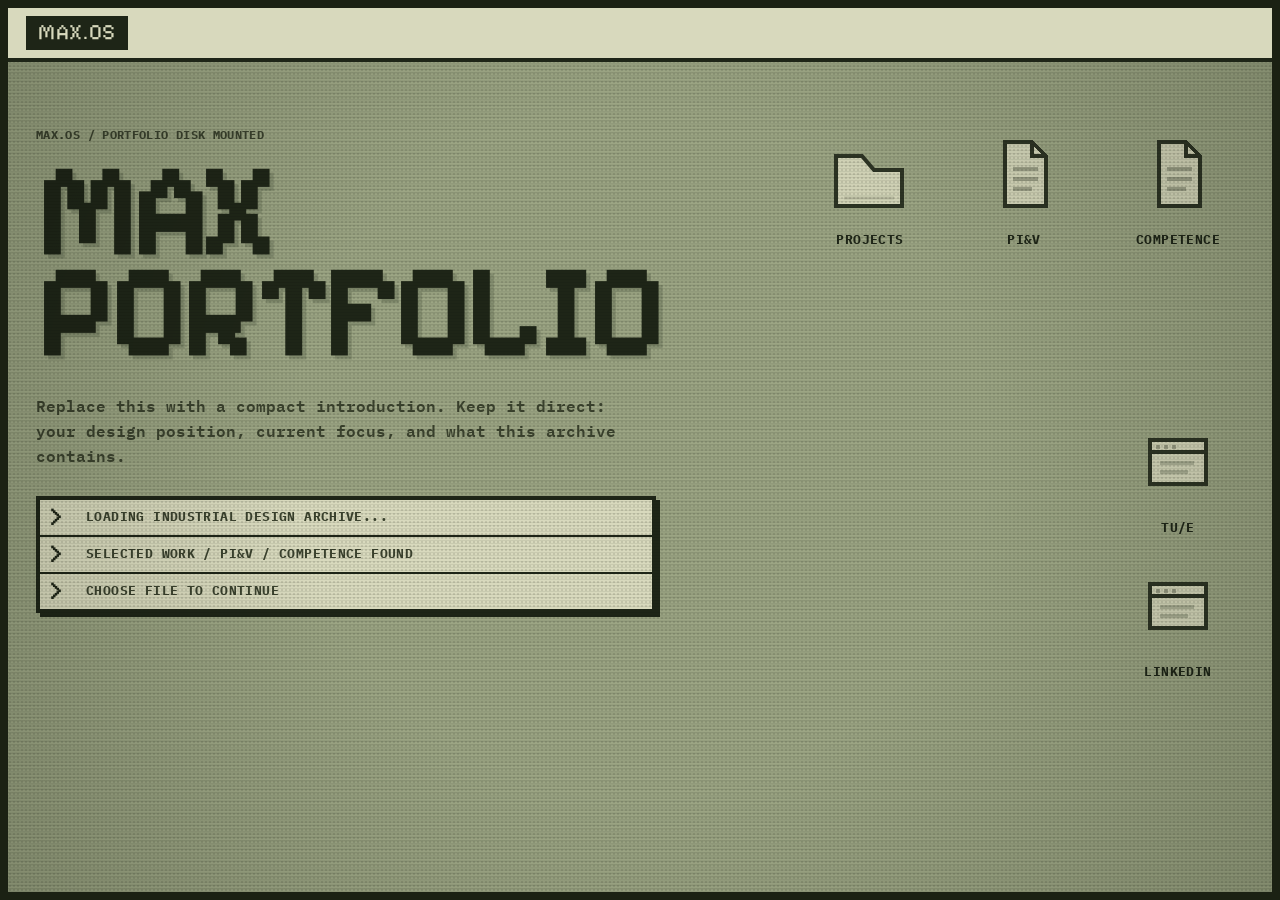
==== commit ffe17f49: "icons mainly" ====
--- a/index.html
+++ b/index.html
@@ -23,17 +23,7 @@
     <header class="menu-bar">
       <a class="system-button" href="index.html">MAX.OS</a>
 
-      <nav class="main-nav" id="mainNav">
-        <a href="index.html" data-link="home">Home</a>
-        <a href="projects.html" data-link="projects">Projects</a>
-        <a href="piv.html" data-link="piv">PI&amp;V</a>
-        <a href="competence.html" data-link="competence">Competence</a>
-      </nav>
-
-      <div class="menu-actions">
-        <button class="fx-toggle" id="fxToggle" type="button">DITHER: ON</button>
-        <button class="mobile-menu" id="mobileMenu" type="button">Menu</button>
-      </div>
+      <div class="menu-spacer"></div>
     </header>
 
     <main class="screen home-screen">
@@ -54,21 +44,33 @@
         </div>
       </section>
 
-      <section class="desktop-file-grid" aria-label="Portfolio navigation">
-        <a href="projects.html" class="desktop-file">
-          <span class="folder-icon"></span>
-          <p>Projects</p>
-        </a>
+        <section class="desktop-file-grid" aria-label="Portfolio navigation">
+          <a href="projects.html" class="desktop-file grid-projects">
+            <span class="folder-icon" aria-hidden="true"></span>
+            <p>Projects</p>
+          </a>
 
-        <a href="piv.html" class="desktop-file">
-          <span class="file-icon"></span>
-          <p>PI&amp;V</p>
-        </a>
+          <a href="piv.html" class="desktop-file grid-piv">
+            <span class="file-icon" aria-hidden="true"></span>
+            <p>PI&amp;V</p>
+          </a>
 
-        <a href="competence.html" class="desktop-file">
-          <span class="file-icon"></span>
-          <p>Competence</p>
-        </a>
+          <a href="competence.html" class="desktop-file grid-competence">
+            <span class="file-icon" aria-hidden="true"></span>
+            <p>Competence</p>
+          </a>
+
+          <a href="https://www.linkedin.com/in/max-otten-81474a243" target="_blank" rel="noopener noreferrer" class="desktop-file grid-linkedin">
+            <span class="link-icon" aria-hidden="true"></span>
+            <p>LinkedIn</p>
+          </a>
+
+          <a href="https://www.tue.nl/en/" target="_blank" rel="noopener noreferrer" class="desktop-file grid-tue">
+            <span class="link-icon" aria-hidden="true"></span>
+            <p>TU/e</p>
+          </a>
+        </section>
+
       </section>
     </main>
   </div>
--- a/css/style.css
+++ b/css/style.css
@@ -149,7 +149,7 @@
 .menu-bar {
   height: var(--menu-height);
   display: grid;
-  grid-template-columns: auto 1fr auto;
+  grid-template-columns: auto 1fr;
   align-items: center;
   gap: 22px;
   padding: 0 18px;
@@ -157,6 +157,10 @@
   border-bottom: var(--border);
   position: relative;
   z-index: 30;
+}
+
+.menu-spacer {
+  min-width: 1px;
 }
 
 .system-button {
@@ -296,7 +300,7 @@
 
 .home-screen {
   display: grid;
-  grid-template-columns: minmax(0, 1fr) 190px;
+  grid-template-columns: minmax(0, 1fr) 360px;
   gap: 48px;
   align-items: start;
 }
@@ -360,24 +364,59 @@
 
 .desktop-file-grid {
   display: grid;
-  gap: 30px;
-  padding-top: 48px;
+  grid-template-columns: repeat(3, 132px);
+  grid-template-rows: repeat(4, 118px);
+  gap: 26px 22px;
+  padding-top: 42px;
+  justify-content: end;
+  align-content: start;
+}
+
+.grid-projects {
+  grid-column: 1;
+  grid-row: 1;
+}
+
+.grid-piv {
+  grid-column: 2;
+  grid-row: 1;
+}
+
+.grid-competence {
+  grid-column: 3;
+  grid-row: 1;
+}
+
+.grid-linkedin {
+  grid-column: 3;
+  grid-row: 4;
+}
+
+.grid-tue {
+  grid-column: 3;
+  grid-row: 3;
+}
+
+.desktop-file {
+  display: grid;
   justify-items: center;
-}
-
-.desktop-file {
-  display: grid;
-  justify-items: center;
+  grid-template-rows: 88px auto;
+  align-items: start;
   gap: 10px;
-  width: 130px;
+  width: 132px;
+  min-height: 118px;
   text-align: center;
   font-weight: 700;
   text-transform: uppercase;
+  cursor: pointer;
+  user-select: none;
 }
 
 .desktop-file p {
+  display: inline-block;
   padding: 2px 6px;
   font-size: 13px;
+  line-height: 1.2;
   letter-spacing: 0.03em;
 }
 
@@ -386,51 +425,46 @@
   color: var(--paper);
 }
 
+/* DESKTOP ICONS */
+
+.folder-icon,
+.file-icon,
+.link-icon {
+  width: 88px;
+  height: 88px;
+  display: block;
+  background-repeat: no-repeat;
+  background-position: center;
+  background-size: contain;
+  opacity: 0.88;
+  transition:
+    transform 120ms steps(2),
+    opacity 120ms steps(2),
+    filter 120ms steps(2);
+  pointer-events: none;
+}
+
 .desktop-file:hover .folder-icon,
-.desktop-file:hover .file-icon {
-  transform: translate(-2px, -2px);
-  box-shadow: 5px 5px 0 var(--ink);
-}
-
-.folder-icon,
+.desktop-file:hover .file-icon,
+.desktop-file:hover .link-icon {
+  transform: translateY(-3px);
+  opacity: 1;
+  filter: drop-shadow(4px 4px 0 rgba(30, 37, 23, 1));
+}
+
+/* Folder */
+.folder-icon {
+  background-image: url("data:image/svg+xml,%3Csvg width='88' height='88' viewBox='0 0 88 88' xmlns='http://www.w3.org/2000/svg'%3E%3Cpath d='M10 74V24H36L48 38H76V74H10Z' fill='%23d8d9bd' stroke='%231e2517' stroke-width='4' stroke-linejoin='miter'/%3E%3Cpath d='M18 66H68' stroke='%231e2517' stroke-width='3' opacity='0.14'/%3E%3C/svg%3E");
+}
+
+/* Document */
 .file-icon {
-  display: block;
-  width: 70px;
-  height: 54px;
-  background: var(--paper);
-  border: var(--border);
-  position: relative;
-  transition: transform 120ms steps(2), box-shadow 120ms steps(2);
-}
-
-.folder-icon::before {
-  content: "";
-  position: absolute;
-  left: 7px;
-  top: -16px;
-  width: 34px;
-  height: 16px;
-  background: var(--paper);
-  border: var(--border);
-  border-bottom: none;
-}
-
-.file-icon {
-  width: 52px;
-  height: 68px;
-}
-
-.file-icon::after {
-  content: "";
-  position: absolute;
-  right: -4px;
-  top: -4px;
-  width: 18px;
-  height: 18px;
-  background:
-    linear-gradient(135deg, var(--paper) 0 48%, var(--ink) 49% 58%, var(--paper-2) 59%);
-  border-left: var(--border-thin);
-  border-bottom: var(--border-thin);
+  background-image: url("data:image/svg+xml,%3Csvg width='88' height='88' viewBox='0 0 88 88' xmlns='http://www.w3.org/2000/svg' shape-rendering='crispEdges'%3E%3Cpath d='M25 10H52L66 24V74H25V10Z' fill='%23d8d9bd' stroke='%231e2517' stroke-width='4' stroke-linejoin='miter'/%3E%3Cpath d='M52 10V24H66' fill='none' stroke='%231e2517' stroke-width='4' stroke-linejoin='miter'/%3E%3Cpath d='M35 37H56M35 47H56M35 57H50' stroke='%231e2517' stroke-width='4' opacity='0.32' stroke-linecap='square'/%3E%3C/svg%3E");
+}
+
+/* Website / browser link */
+.link-icon {
+  background-image: url("data:image/svg+xml,%3Csvg width='88' height='88' viewBox='0 0 88 88' xmlns='http://www.w3.org/2000/svg' shape-rendering='crispEdges'%3E%3Crect x='16' y='20' width='56' height='44' fill='%23d8d9bd' stroke='%231e2517' stroke-width='4'/%3E%3Cpath d='M16 32H72' stroke='%231e2517' stroke-width='4'/%3E%3Crect x='22' y='25' width='4' height='4' fill='%231e2517' opacity='0.34'/%3E%3Crect x='30' y='25' width='4' height='4' fill='%231e2517' opacity='0.34'/%3E%3Crect x='38' y='25' width='4' height='4' fill='%231e2517' opacity='0.34'/%3E%3Cpath d='M28 43H58M28 52H52' stroke='%231e2517' stroke-width='4' opacity='0.24' stroke-linecap='square'/%3E%3C/svg%3E");
 }
 
 /* PAGE HEADER */
@@ -817,60 +851,96 @@
   margin-top: 4px;
 }
 
-/* MOSAIC PIXEL SCREEN WIPE */
+/* CRT SPLIT-SHUTTER TRANSITION */
 
 .screen-wipe {
   position: fixed;
   inset: 0;
   z-index: 999;
   pointer-events: none;
-  display: grid;
+  overflow: hidden;
   background: transparent;
-  overflow: hidden;
-}
-
-.wipe-pixel {
-  width: 100%;
-  height: 100%;
-  background: var(--ink);
-  opacity: 0;
-  transform: scale(0);
-  transform-origin: center;
-}
-
-.screen-wipe.is-covering .wipe-pixel {
-  animation: pixelCover 180ms steps(1, end) forwards;
-  animation-delay: var(--delay);
-}
-
-.screen-wipe.is-revealing .wipe-pixel {
-  opacity: 1;
-  transform: scale(1);
-  animation: pixelReveal 220ms steps(1, end) forwards;
-  animation-delay: var(--delay);
-}
-
-@keyframes pixelCover {
-  0% {
-    opacity: 0;
-    transform: scale(0);
-  }
-
-  100% {
-    opacity: 1;
-    transform: scale(1);
-  }
-}
-
-@keyframes pixelReveal {
-  0% {
-    opacity: 1;
-    transform: scale(1);
-  }
-
-  100% {
-    opacity: 0;
-    transform: scale(0);
+}
+
+.screen-wipe::before,
+.screen-wipe::after {
+  content: "";
+  position: absolute;
+  left: 0;
+  right: 0;
+  height: 50%;
+  background:
+    linear-gradient(rgba(216, 217, 189, 0.08) 50%, transparent 50%),
+    var(--ink);
+  background-size: 100% 4px;
+  will-change: transform;
+}
+
+.screen-wipe::before {
+  top: 0;
+  transform: translateY(-100%);
+  border-bottom: 6px solid var(--paper);
+}
+
+.screen-wipe::after {
+  bottom: 0;
+  transform: translateY(100%);
+  border-top: 6px solid var(--paper);
+}
+
+.desktop.page-leave .screen-wipe::before {
+  animation: shutterTopClose 320ms steps(10, end) both;
+}
+
+.desktop.page-leave .screen-wipe::after {
+  animation: shutterBottomClose 320ms steps(10, end) both;
+}
+
+.desktop.page-enter .screen-wipe::before {
+  animation: shutterTopOpen 360ms steps(12, end) both;
+}
+
+.desktop.page-enter .screen-wipe::after {
+  animation: shutterBottomOpen 360ms steps(12, end) both;
+}
+
+@keyframes shutterTopClose {
+  from {
+    transform: translateY(-100%);
+  }
+
+  to {
+    transform: translateY(0);
+  }
+}
+
+@keyframes shutterBottomClose {
+  from {
+    transform: translateY(100%);
+  }
+
+  to {
+    transform: translateY(0);
+  }
+}
+
+@keyframes shutterTopOpen {
+  from {
+    transform: translateY(0);
+  }
+
+  to {
+    transform: translateY(-100%);
+  }
+}
+
+@keyframes shutterBottomOpen {
+  from {
+    transform: translateY(0);
+  }
+
+  to {
+    transform: translateY(100%);
   }
 }
 
@@ -895,6 +965,23 @@
   border-radius: 0;
 }
 
+/* REDUCED MOTION */
+
+@media (prefers-reduced-motion: reduce) {
+  .desktop.page-enter .screen-wipe::before,
+  .desktop.page-enter .screen-wipe::after,
+  .desktop.page-leave .screen-wipe::before,
+  .desktop.page-leave .screen-wipe::after {
+    animation-duration: 1ms;
+  }
+
+  .folder-icon,
+  .file-icon,
+  .project-card {
+    transition: none;
+  }
+}
+
 /* RESPONSIVE */
 
 @media (max-width: 1100px) {
@@ -1069,4 +1156,8 @@
   .lightbox-stage button {
     min-height: 40px;
   }
+}
+
+.fx-toggle {
+  display: none !important;
 }
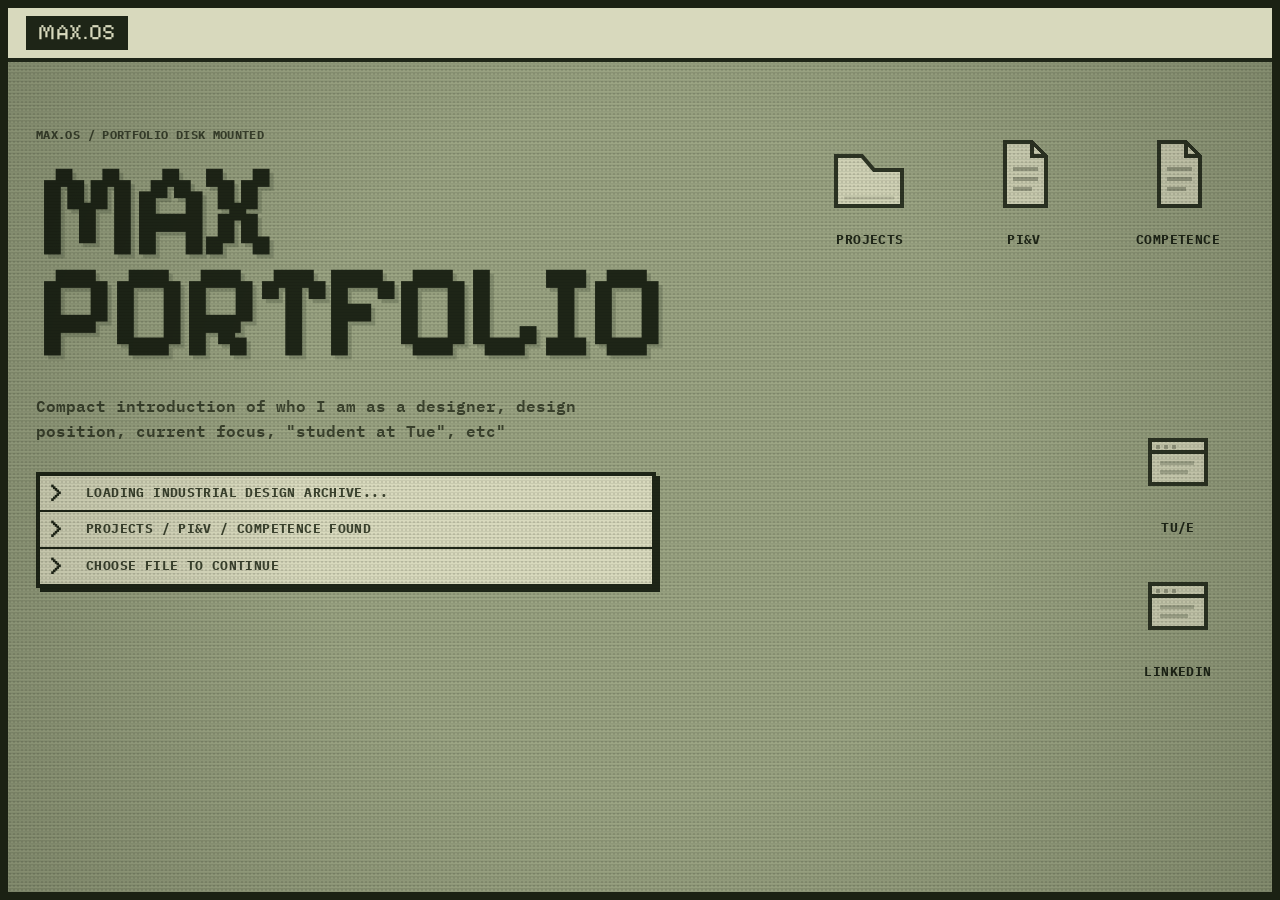
==== commit eec97529: "lots of things mainly projects" ====
--- a/index.html
+++ b/index.html
@@ -33,13 +33,12 @@
         <h1>MAX<br>PORTFOLIO</h1>
 
         <p class="intro-text">
-          Replace this with a compact introduction. Keep it direct: your design
-          position, current focus, and what this archive contains.
+          Compact introduction of who I am as a designer, design position, current focus, "student at Tue", etc"
         </p>
 
         <div class="terminal-lines">
           <p><span>&gt;</span> loading industrial design archive...</p>
-          <p><span>&gt;</span> selected work / pi&amp;v / competence found</p>
+          <p><span>&gt;</span> projects / pi&amp;v / competence found</p>
           <p><span>&gt;</span> choose file to continue</p>
         </div>
       </section>
--- a/css/style.css
+++ b/css/style.css
@@ -533,20 +533,41 @@
   overflow: hidden;
 }
 
-.project-thumb-button img,
-.main-image-button img,
+.project-thumb-button img {
+  width: 100%;
+  height: 100%;
+  object-fit: cover;
+  filter: grayscale(1) contrast(1.35) brightness(0.92);
+}
+
+.main-image-button img {
+  display: block;
+  width: auto;
+  height: auto;
+  max-width: 100%;
+  max-height: 100%;
+  object-fit: contain;
+  filter: saturate(1.75) contrast(1.12) brightness(0.98);
+  background: transparent;
+  border: none;
+  box-shadow: 0 0 0 2px var(--ink);
+}
+
 .lightbox-stage img {
   width: 100%;
   height: 100%;
-  object-fit: cover;
+  object-fit: contain;
   image-rendering: pixelated;
-  filter: grayscale(1) contrast(1.35) brightness(0.92);
-}
-
-.desktop.dither-on .project-thumb-button img,
+  filter: saturate(1.75) contrast(1.12) brightness(0.98);
+}
+
+.desktop.dither-on .project-thumb-button img {
+  filter: grayscale(1) contrast(1.5) brightness(0.9);
+}
+
 .desktop.dither-on .main-image-button img,
 .desktop.dither-on .lightbox-stage img {
-  filter: grayscale(1) contrast(1.5) brightness(0.9);
+  filter: saturate(1.95) contrast(1.18) brightness(0.96);
 }
 
 .project-card-body {
@@ -617,6 +638,10 @@
   line-height: 1;
 }
 
+.project-modal .close-button {
+  display: none;
+}
+
 .project-modal-body {
   display: grid;
   grid-template-columns: minmax(0, 1.05fr) minmax(340px, 0.95fr);
@@ -639,10 +664,21 @@
 
 .main-image-button {
   border: var(--border);
-  background: var(--paper-2);
-  cursor: zoom-in;
-  min-height: 360px;
+  background:
+    radial-gradient(rgba(30, 37, 23, 0.16) 1px, transparent 1px),
+    linear-gradient(rgba(30, 37, 23, 0.05) 50%, transparent 50%),
+    var(--paper-2);
+  background-size:
+    6px 6px,
+    100% 4px,
+    auto;
+  cursor: default;
+  height: clamp(360px, 58vh, 560px);
   overflow: hidden;
+  padding: 12px;
+  display: flex;
+  align-items: center;
+  justify-content: center;
 }
 
 .image-status {
@@ -666,29 +702,35 @@
 
 .gallery-thumb {
   aspect-ratio: 1 / 1;
-  border: var(--border-thin);
-  background: var(--paper-2);
+  border: var(--border);
+  background:
+    radial-gradient(rgba(30, 37, 23, 0.16) 1px, transparent 1px),
+    var(--paper-2);
+  background-size: 6px 6px, auto;
   cursor: pointer;
   overflow: hidden;
+  padding: 4px;
 }
 
 .gallery-thumb.active {
   outline: 4px solid var(--ink);
-  outline-offset: -8px;
+  outline-offset: -10px;
 }
 
 .gallery-thumb img {
   width: 100%;
   height: 100%;
   object-fit: cover;
-  image-rendering: pixelated;
   filter: grayscale(1) contrast(1.35);
+  border: var(--border-thin);
+  background: var(--paper);
 }
 
 .project-text-panel {
   padding: 22px;
   overflow-y: auto;
   background: var(--paper);
+  text-align: justify;
 }
 
 .project-text-panel h2 {
@@ -707,9 +749,9 @@
 }
 
 .project-section {
-  margin-top: 22px;
-  border-top: var(--border-thin);
-  padding-top: 14px;
+  margin: 24px -22px 0;
+  border-top: var(--border);
+  padding: 18px 22px 0;
 }
 
 .project-section h3 {
@@ -1160,4 +1202,151 @@
 
 .fx-toggle {
   display: none !important;
+}
+
+/* FINAL PROJECT MODAL IMAGE LAYOUT OVERRIDE */
+
+.project-image-panel {
+  padding: 14px;
+  border-right: var(--border);
+  display: grid;
+  grid-template-rows: minmax(0, 1fr) auto auto;
+  gap: 12px;
+  min-height: 0;
+  height: 100%;
+}
+
+/* Main image frame fills available vertical space */
+.main-image-button {
+  width: 100%;
+  height: 100%;
+  min-height: 0;
+  max-height: none;
+  padding: 12px;
+  border: var(--border);
+  background:
+    radial-gradient(rgba(30, 37, 23, 0.16) 1px, transparent 1px),
+    linear-gradient(rgba(30, 37, 23, 0.05) 50%, transparent 50%),
+    var(--paper-2);
+  background-size:
+    6px 6px,
+    100% 4px,
+    auto;
+  cursor: default;
+  overflow: hidden;
+  display: flex;
+  align-items: center;
+  justify-content: center;
+}
+
+/* Actual image inside frame */
+.main-image-button img {
+  display: block;
+  width: auto;
+  height: auto;
+  max-width: 100%;
+  max-height: 100%;
+  object-fit: contain;
+  filter: saturate(1.75) contrast(1.12) brightness(0.98);
+  background: transparent;
+  border: none;
+  box-shadow: 0 0 0 2px var(--ink);
+}
+
+/* Counter/caption row */
+.image-status {
+  display: grid;
+  grid-template-columns: auto 1fr;
+  gap: 16px;
+  font-size: 13px;
+  font-weight: 700;
+  line-height: 1.2;
+}
+
+.image-status span:last-child {
+  color: var(--ink-soft);
+  font-weight: 500;
+}
+
+/* Thumbnail strip */
+.gallery-strip {
+  display: grid;
+  grid-template-columns: repeat(4, minmax(0, 1fr));
+  gap: 8px;
+}
+
+/* Thumbnail frame */
+.gallery-thumb {
+  aspect-ratio: 1 / 1;
+  border: var(--border);
+  background:
+    radial-gradient(rgba(30, 37, 23, 0.16) 1px, transparent 1px),
+    var(--paper-2);
+  background-size: 6px 6px, auto;
+  cursor: pointer;
+  overflow: hidden;
+  padding: 4px;
+}
+
+/* Thumbnail image */
+.gallery-thumb img {
+  width: 100%;
+  height: 100%;
+  object-fit: cover;
+  filter: grayscale(1) contrast(1.35);
+  border: var(--border-thin);
+  background: transparent;
+}
+
+/* Active thumbnail */
+.gallery-thumb.active {
+  outline: 4px solid var(--ink);
+  outline-offset: -10px;
+}
+
+/* Make modal body give both columns full height */
+.project-modal-body {
+  min-height: 0;
+  height: 100%;
+}
+
+/* Mobile correction */
+@media (max-width: 820px) {
+  .project-image-panel {
+    border-right: none;
+    border-bottom: var(--border);
+    grid-template-rows: auto auto auto;
+    height: auto;
+  }
+
+  .main-image-button {
+    height: clamp(260px, 46vh, 420px);
+  }
+}
+
+/* FINAL PROJECT THUMBNAIL SIMPLIFICATION */
+
+.gallery-thumb {
+  aspect-ratio: 1 / 1;
+  border: var(--border);
+  background: var(--paper-2);
+  background-image: none;
+  cursor: pointer;
+  overflow: hidden;
+  padding: 0;
+}
+
+.gallery-thumb img {
+  display: block;
+  width: 100%;
+  height: 100%;
+  object-fit: cover;
+  filter: grayscale(1) contrast(1.35);
+  border: none;
+  background: transparent;
+}
+
+.gallery-thumb.active {
+  outline: 4px solid var(--ink);
+  outline-offset: -8px;
 }
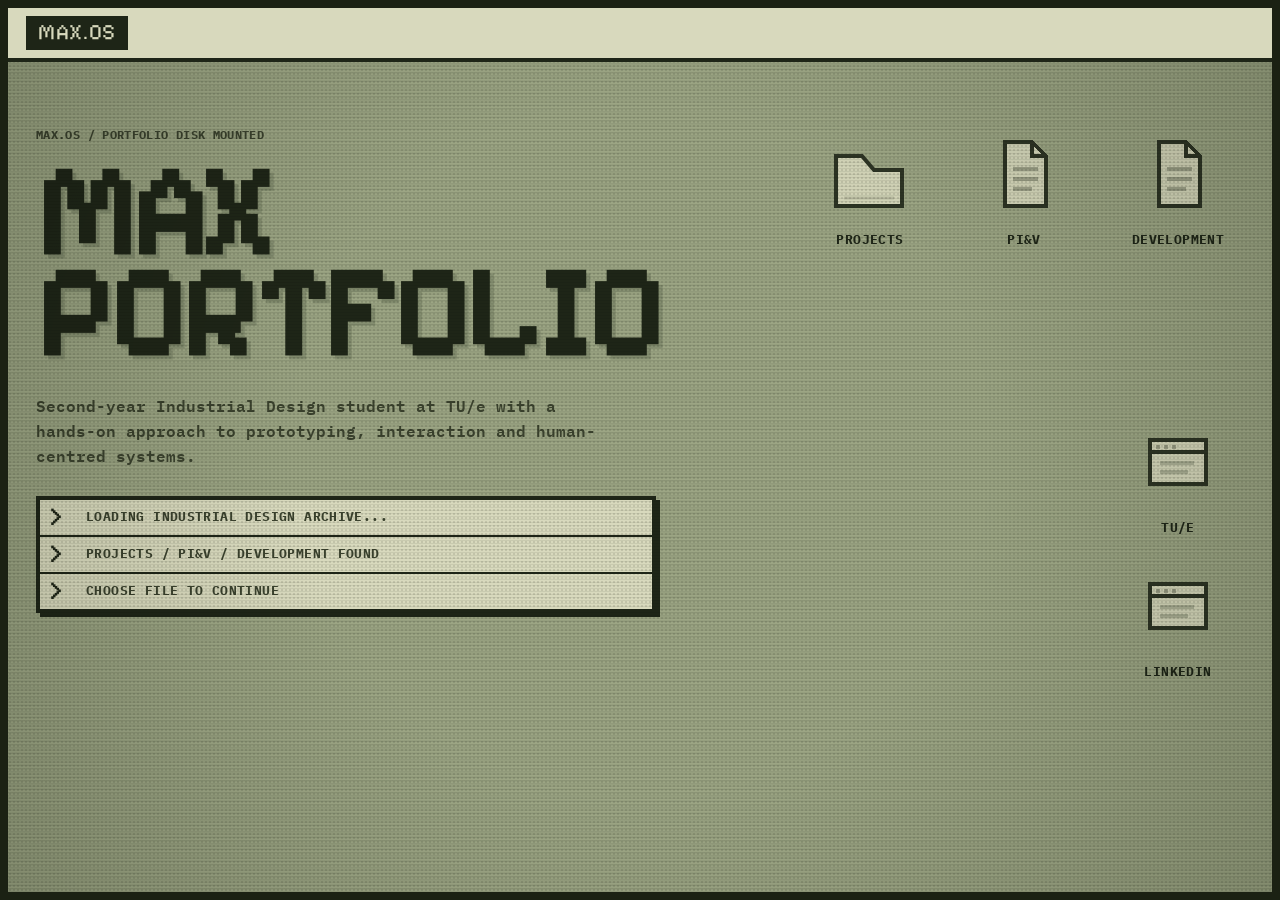
==== commit 5b2f6247: "lots of things" ====
--- a/index.html
+++ b/index.html
@@ -33,12 +33,12 @@
         <h1>MAX<br>PORTFOLIO</h1>
 
         <p class="intro-text">
-          Compact introduction of who I am as a designer, design position, current focus, "student at Tue", etc"
+          Second-year Industrial Design student at TU/e with a hands-on approach to prototyping, interaction and human-centred systems.
         </p>
 
         <div class="terminal-lines">
           <p><span>&gt;</span> loading industrial design archive...</p>
-          <p><span>&gt;</span> projects / pi&amp;v / competence found</p>
+          <p><span>&gt;</span> projects / pi&amp;v / development found</p>
           <p><span>&gt;</span> choose file to continue</p>
         </div>
       </section>
@@ -56,7 +56,7 @@
 
           <a href="competence.html" class="desktop-file grid-competence">
             <span class="file-icon" aria-hidden="true"></span>
-            <p>Competence</p>
+            <p>Development</p>
           </a>
 
           <a href="https://www.linkedin.com/in/max-otten-81474a243" target="_blank" rel="noopener noreferrer" class="desktop-file grid-linkedin">
--- a/css/style.css
+++ b/css/style.css
@@ -851,6 +851,22 @@
 .text-window p {
   margin-top: 14px;
   color: var(--ink-soft);
+}
+
+.text-window a,
+.project-text-panel a {
+  color: var(--ink);
+  font-weight: 700;
+  text-decoration: underline;
+  text-decoration-thickness: 2px;
+  text-underline-offset: 3px;
+}
+
+.text-window a:hover,
+.project-text-panel a:hover {
+  background: var(--ink);
+  color: var(--paper);
+  text-decoration: none;
 }
 
 .pixel-list,
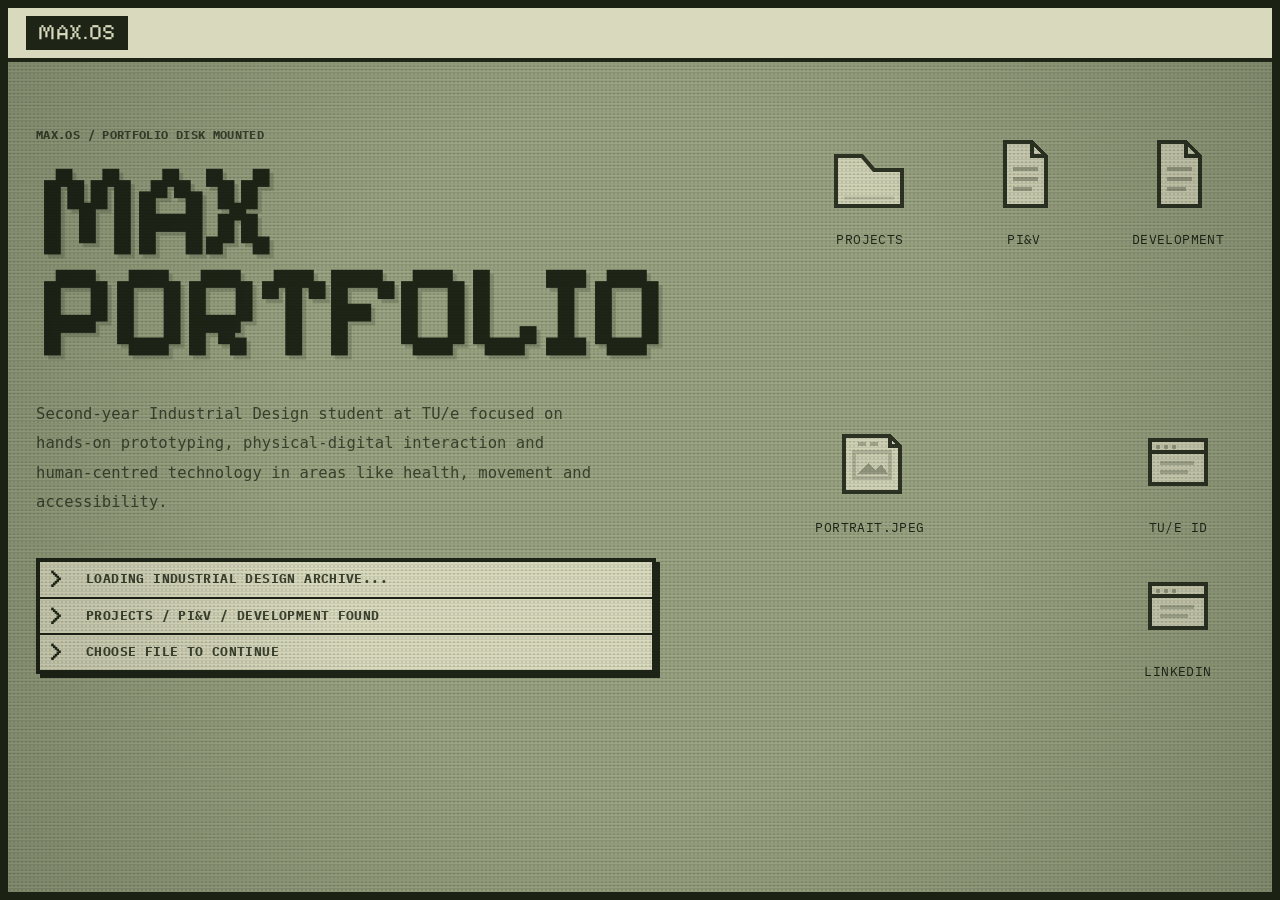
==== commit 16acadda: "final pass before hand-in" ====
--- a/index.html
+++ b/index.html
@@ -33,7 +33,7 @@
         <h1>MAX<br>PORTFOLIO</h1>
 
         <p class="intro-text">
-          Second-year Industrial Design student at TU/e with a hands-on approach to prototyping, interaction and human-centred systems.
+          Second-year Industrial Design student at TU/e focused on hands-on prototyping, physical-digital interaction and human-centred technology in areas like health, movement and accessibility.
         </p>
 
         <div class="terminal-lines">
@@ -43,35 +43,58 @@
         </div>
       </section>
 
-        <section class="desktop-file-grid" aria-label="Portfolio navigation">
-          <a href="projects.html" class="desktop-file grid-projects">
-            <span class="folder-icon" aria-hidden="true"></span>
-            <p>Projects</p>
-          </a>
+      <section class="desktop-file-grid" aria-label="Portfolio navigation">
+        <a href="projects.html" class="desktop-file grid-projects">
+          <span class="folder-icon" aria-hidden="true"></span>
+          <p>Projects</p>
+        </a>
 
-          <a href="piv.html" class="desktop-file grid-piv">
-            <span class="file-icon" aria-hidden="true"></span>
-            <p>PI&amp;V</p>
-          </a>
+        <a href="piv.html" class="desktop-file grid-piv">
+          <span class="file-icon" aria-hidden="true"></span>
+          <p>PI&amp;V</p>
+        </a>
 
-          <a href="competence.html" class="desktop-file grid-competence">
-            <span class="file-icon" aria-hidden="true"></span>
-            <p>Development</p>
-          </a>
+        <a href="competence.html" class="desktop-file grid-competence">
+          <span class="file-icon" aria-hidden="true"></span>
+          <p>Development</p>
+        </a>
 
-          <a href="https://www.linkedin.com/in/max-otten-81474a243" target="_blank" rel="noopener noreferrer" class="desktop-file grid-linkedin">
-            <span class="link-icon" aria-hidden="true"></span>
-            <p>LinkedIn</p>
-          </a>
+        <button class="desktop-file grid-profile" id="profileFileButton" type="button">
+          <span class="photo-icon" aria-hidden="true"></span>
+          <p>portrait.jpeg</p>
+        </button>
 
-          <a href="https://www.tue.nl/en/" target="_blank" rel="noopener noreferrer" class="desktop-file grid-tue">
-            <span class="link-icon" aria-hidden="true"></span>
-            <p>TU/e</p>
-          </a>
-        </section>
+        <a href="https://www.linkedin.com/in/max-otten-81474a243" target="_blank" rel="noopener noreferrer" class="desktop-file grid-linkedin">
+          <span class="link-icon" aria-hidden="true"></span>
+          <p>LinkedIn</p>
+        </a>
 
+        <a href="https://www.tue.nl/studeren/bachelor-college/bachelor-industrial-design/" target="_blank" rel="noopener noreferrer" class="desktop-file grid-tue">
+          <span class="link-icon" aria-hidden="true"></span>
+          <p>TU/e ID</p>
+        </a>
       </section>
     </main>
+
+    <div class="profile-overlay" id="profileOverlay" aria-hidden="true">
+      <article class="window profile-photo-window" role="dialog" aria-modal="true" aria-label="Profile photo">
+        <div class="window-bar profile-photo-bar">
+          <div class="window-controls">
+            <span></span>
+            <span></span>
+            <span></span>
+          </div>
+
+          <p>max_profile.jpeg</p>
+        </div>
+
+        <div class="profile-photo-content">
+          <img src="assets/images/profile/max-profile.jpeg" alt="Portrait of Max Otten">
+        </div>
+
+        <p class="profile-photo-caption">profile image / max.otten</p>
+      </article>
+    </div>
   </div>
 
   <script src="js/main.js"></script>
--- a/css/style.css
+++ b/css/style.css
@@ -322,17 +322,18 @@
 }
 
 .intro-text {
-  max-width: 58ch;
-  margin-top: 32px;
-  font-size: 16px;
-  line-height: 1.55;
+  max-width: 60ch;
+  margin-top: 38px;
+  font-size: 15.5px;
+  line-height: 1.9;
   color: var(--ink-soft);
-  font-weight: 600;
+  font-weight: 500;
+  letter-spacing: 0.005em;
 }
 
 .terminal-lines {
   max-width: 620px;
-  margin-top: 28px;
+  margin-top: 40px;
   border: var(--border);
   background: var(--paper);
   box-shadow: var(--shadow-small);
@@ -423,6 +424,58 @@
 .desktop-file:hover p {
   background: var(--ink);
   color: var(--paper);
+}
+
+/* PROFILE PHOTO WINDOW */
+
+.profile-photo-window {
+  position: absolute;
+  left: clamp(610px, 51vw, 900px);
+  top: clamp(270px, 38vh, 350px);
+  width: 230px;
+  background: var(--paper);
+  border: var(--border);
+  box-shadow: var(--shadow-small);
+  z-index: 5;
+}
+
+.profile-photo-bar {
+  height: 34px;
+}
+
+.profile-photo-bar p {
+  font-size: 13px;
+}
+
+.profile-photo-content {
+  padding: 10px;
+  background:
+    radial-gradient(rgba(30, 37, 23, 0.16) 1px, transparent 1px),
+    linear-gradient(rgba(30, 37, 23, 0.05) 50%, transparent 50%),
+    var(--paper-2);
+  background-size:
+    6px 6px,
+    100% 4px,
+    auto;
+  border-bottom: var(--border);
+}
+
+.profile-photo-content img {
+  width: 100%;
+  aspect-ratio: 4 / 5;
+  object-fit: cover;
+  object-position: center;
+  border: var(--border-thin);
+  filter: saturate(1.3) contrast(1.08) brightness(0.96);
+}
+
+.profile-photo-caption {
+  padding: 7px 9px;
+  font-size: 12px;
+  font-weight: 700;
+  text-transform: uppercase;
+  letter-spacing: 0.03em;
+  color: var(--ink-soft);
 }
 
 /* DESKTOP ICONS */
@@ -472,6 +525,55 @@
 .page-header {
   max-width: 820px;
   margin-bottom: 28px;
+}
+
+.page-header-meta {
+  position: relative;
+  max-width: none;
+  padding-right: 190px;
+}
+
+.page-meta-row {
+  display: block;
+}
+
+.last-updated {
+  position: absolute;
+  top: 0;
+  right: 0;
+
+  display: inline-flex;
+  align-items: center;
+  min-height: 22px;
+  padding: 0 2px 3px;
+
+  border: none;
+  border-bottom: 2px solid rgba(30, 37, 23, 0.32);
+  background: transparent;
+  color: rgba(30, 37, 23, 0.5);
+  box-shadow: none;
+
+  font-size: 10px;
+  font-weight: 700;
+  text-transform: uppercase;
+  letter-spacing: 0.045em;
+  white-space: nowrap;
+}
+
+.last-updated::before {
+  display: none;
+}
+
+@media (max-width: 820px) {
+  .page-header-meta {
+    padding-right: 0;
+  }
+
+  .last-updated {
+    position: static;
+    margin-top: 8px;
+    opacity: 0.75;
+  }
 }
 
 .page-header h1 {
@@ -1365,4 +1467,175 @@
 .gallery-thumb.active {
   outline: 4px solid var(--ink);
   outline-offset: -8px;
+}
+
+/* OPENABLE PROFILE PHOTO FILE */
+
+.desktop-file {
+  appearance: none;
+  border: none;
+  background: transparent;
+  color: var(--ink);
+  font: inherit;
+}
+
+.grid-profile {
+  grid-column: 1;
+  grid-row: 3;
+}
+
+.photo-icon {
+  width: 88px;
+  height: 88px;
+  display: block;
+  background-repeat: no-repeat;
+  background-position: center;
+  background-size: contain;
+  opacity: 0.88;
+  transition:
+    transform 120ms steps(2),
+    opacity 120ms steps(2),
+    filter 120ms steps(2);
+  pointer-events: none;
+  background-image: url("data:image/svg+xml,%3Csvg width='88' height='88' viewBox='0 0 88 88' xmlns='http://www.w3.org/2000/svg' shape-rendering='crispEdges'%3E%3Cpath d='M18 16H64L74 26V72H18V16Z' fill='%23d8d9bd' stroke='%231e2517' stroke-width='4' stroke-linejoin='miter'/%3E%3Cpath d='M64 16V26H74' fill='none' stroke='%231e2517' stroke-width='4' stroke-linejoin='miter'/%3E%3Crect x='28' y='32' width='36' height='26' fill='%23b8bea0' stroke='%231e2517' stroke-width='4' opacity='0.2'/%3E%3Cpath d='M32 54L42 43L49 50L55 44L62 54H32Z' fill='%231e2517' opacity='0.34'/%3E%3Crect x='32' y='22' width='8' height='4' fill='%231e2517' opacity='0.28'/%3E%3Crect x='44' y='22' width='8' height='4' fill='%231e2517' opacity='0.28'/%3E%3C/svg%3E");
+}
+
+.desktop-file:hover .photo-icon {
+  transform: translateY(-3px);
+  opacity: 1;
+  filter: drop-shadow(4px 4px 0 rgba(30, 37, 23, 1));
+}
+
+.profile-overlay {
+  display: none;
+  position: absolute;
+  inset: var(--menu-height) 0 0;
+  background: rgba(27, 33, 19, 0.72);
+  padding: 26px;
+  z-index: 45;
+}
+
+.profile-overlay.open {
+  display: grid;
+  place-items: center;
+}
+
+.profile-photo-window {
+  width: min(390px, 92vw);
+  max-height: calc(100vh - var(--menu-height) - 52px);
+  background: var(--paper);
+  border: var(--border);
+  box-shadow: var(--shadow);
+  overflow: hidden;
+}
+
+.profile-photo-bar {
+  height: 38px;
+}
+
+.profile-photo-bar p {
+  font-size: 13px;
+}
+
+.profile-photo-content {
+  padding: 12px;
+  background:
+    radial-gradient(rgba(30, 37, 23, 0.16) 1px, transparent 1px),
+    linear-gradient(rgba(30, 37, 23, 0.05) 50%, transparent 50%),
+    var(--paper-2);
+  background-size:
+    6px 6px,
+    100% 4px,
+    auto;
+  border-bottom: var(--border);
+}
+
+.profile-photo-content img {
+  width: 100%;
+  max-height: 62vh;
+  aspect-ratio: 4 / 5;
+  object-fit: cover;
+  object-position: center;
+  border: var(--border-thin);
+  filter: saturate(1.35) contrast(1.08) brightness(0.96);
+}
+
+.profile-photo-caption {
+  padding: 8px 10px;
+  font-size: 12px;
+  font-weight: 700;
+  text-transform: uppercase;
+  letter-spacing: 0.03em;
+  color: var(--ink-soft);
+}
+
+@media (max-width: 1100px) {
+  .grid-profile {
+    grid-column: auto;
+    grid-row: auto;
+  }
+}
+
+@media (max-width: 560px) {
+  .photo-icon {
+    transform: scale(0.72);
+    transform-origin: left center;
+  }
+
+  .desktop-file:hover .photo-icon {
+    transform: scale(0.72) translate(-2px, -2px);
+  }
+
+  .profile-overlay {
+    position: fixed;
+    inset: 0;
+    padding: 12px;
+  }
+
+  .profile-photo-window {
+    width: 100%;
+    max-height: calc(100vh - 24px);
+  }
+
+  .profile-photo-content img {
+    max-height: 68vh;
+    aspect-ratio: 1 / 1;
+  }
+}
+
+/* CENTER OPENED PROFILE WINDOW */
+
+.profile-overlay {
+  display: none;
+  position: absolute;
+  inset: var(--menu-height) 0 0;
+  background: rgba(27, 33, 19, 0.72);
+  padding: 26px;
+  z-index: 45;
+  place-items: center;
+}
+
+.profile-overlay.open {
+  display: grid;
+}
+
+.profile-overlay .profile-photo-window {
+  position: static;
+  left: auto;
+  top: auto;
+  width: min(390px, 92vw);
+  max-height: calc(100vh - var(--menu-height) - 52px);
+  margin: 0;
+  background: var(--paper);
+  border: var(--border);
+  box-shadow: var(--shadow);
+  overflow: hidden;
+}
+
+.profile-overlay .profile-photo-content img {
+  width: 100%;
+  max-height: 62vh;
+  aspect-ratio: 4 / 5;
+  object-fit: cover;
+  object-position: center;
 }
